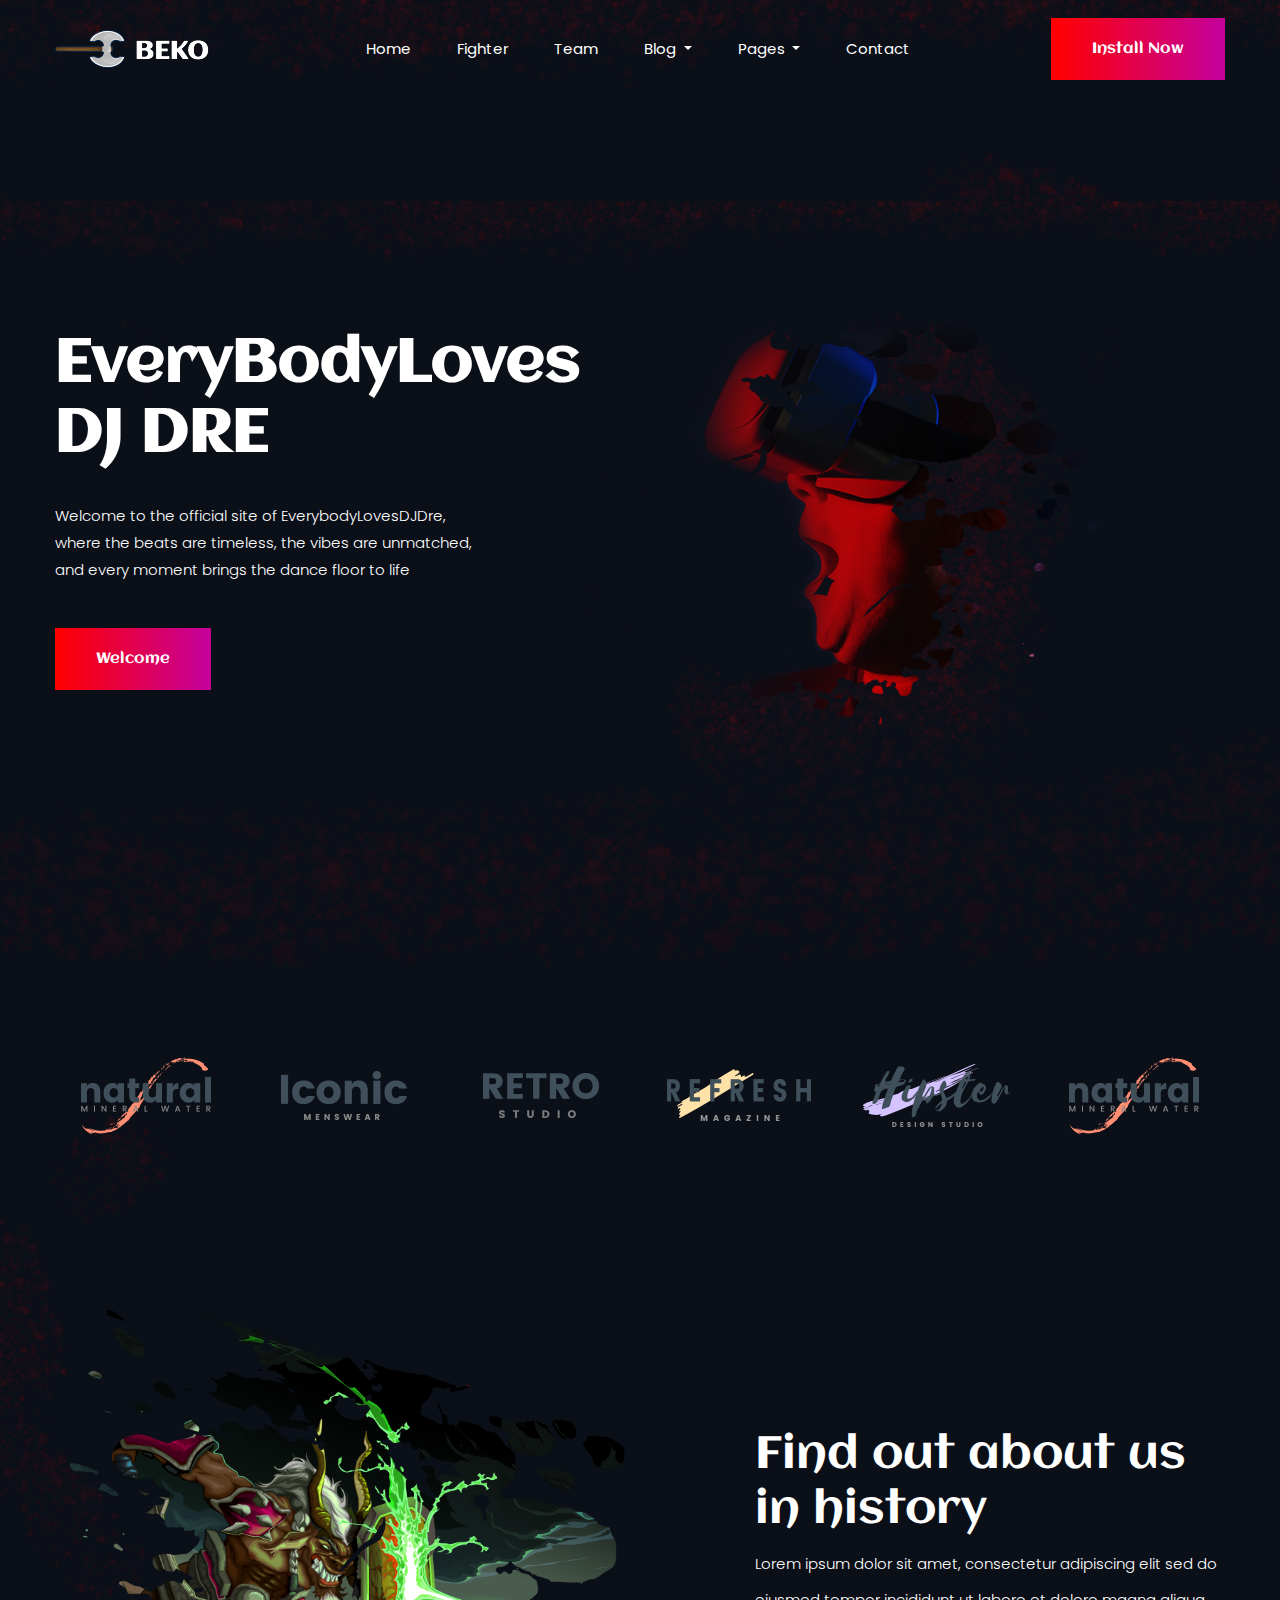
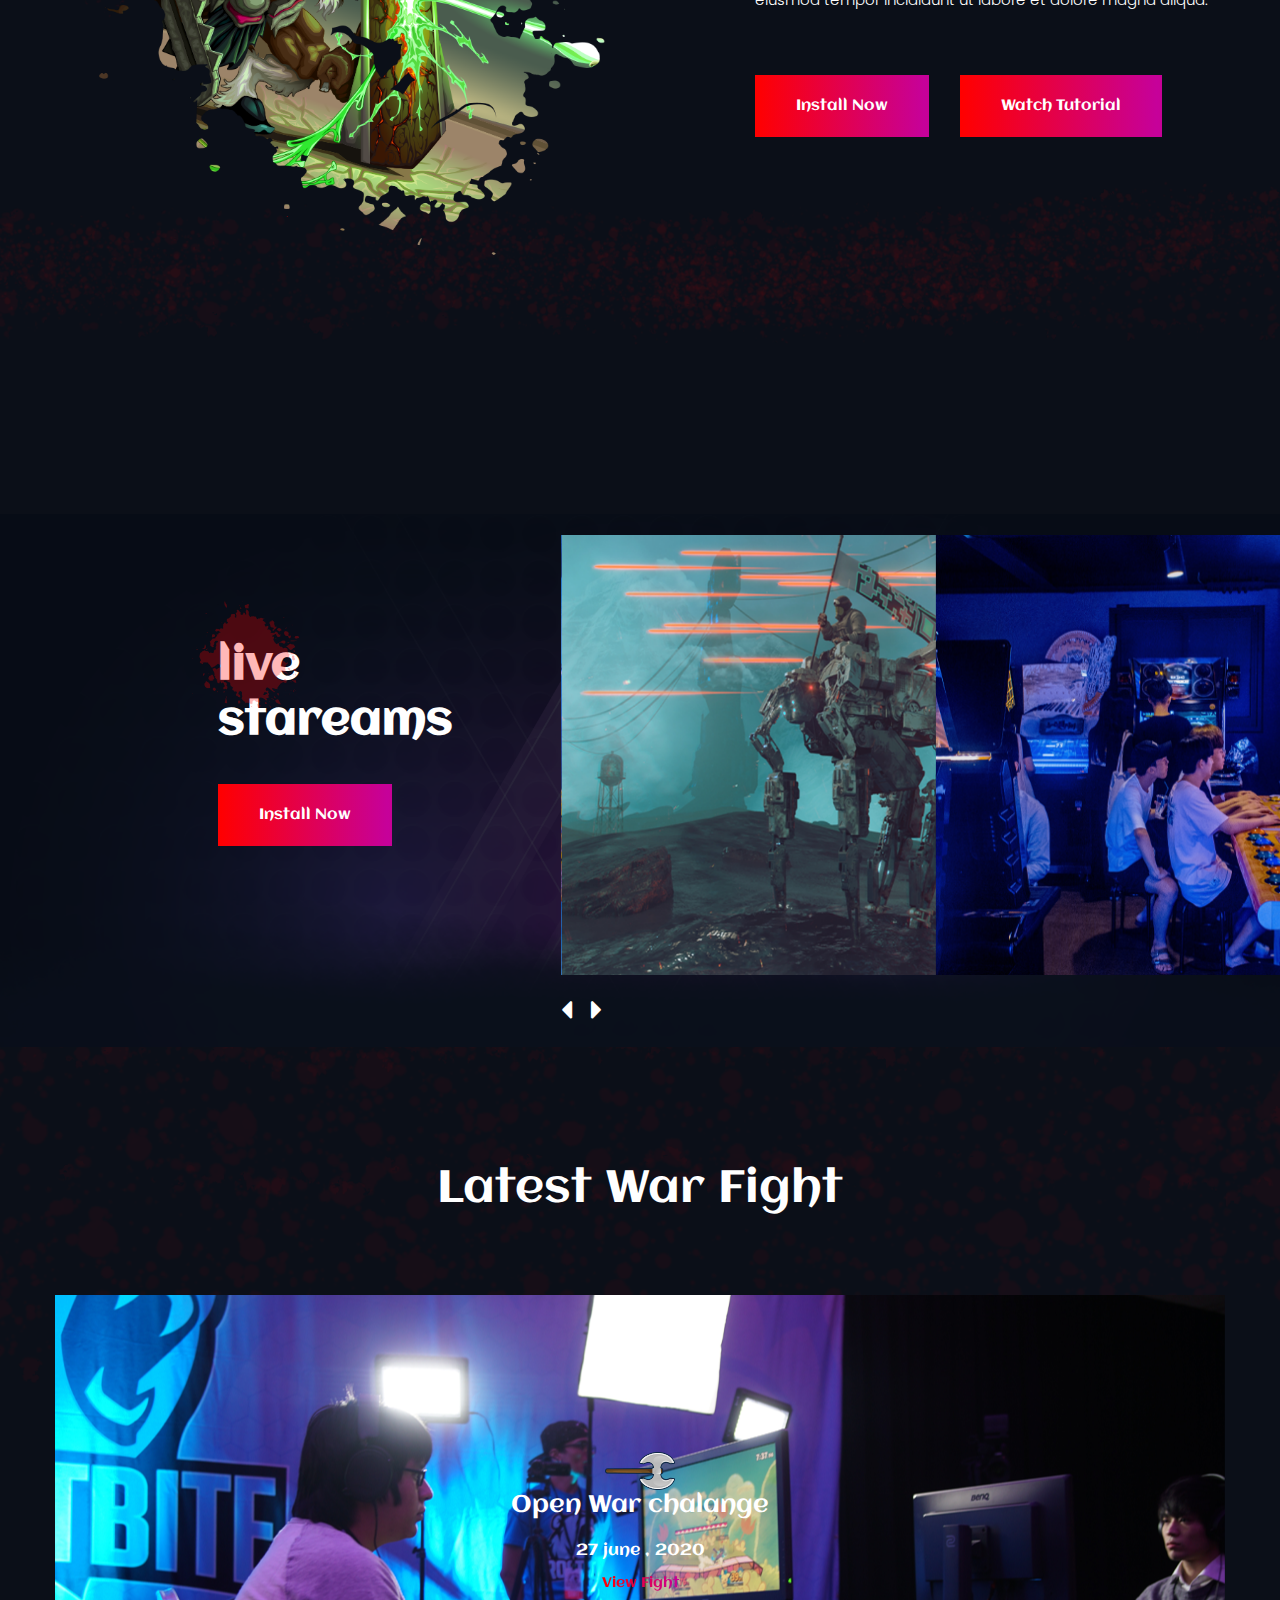
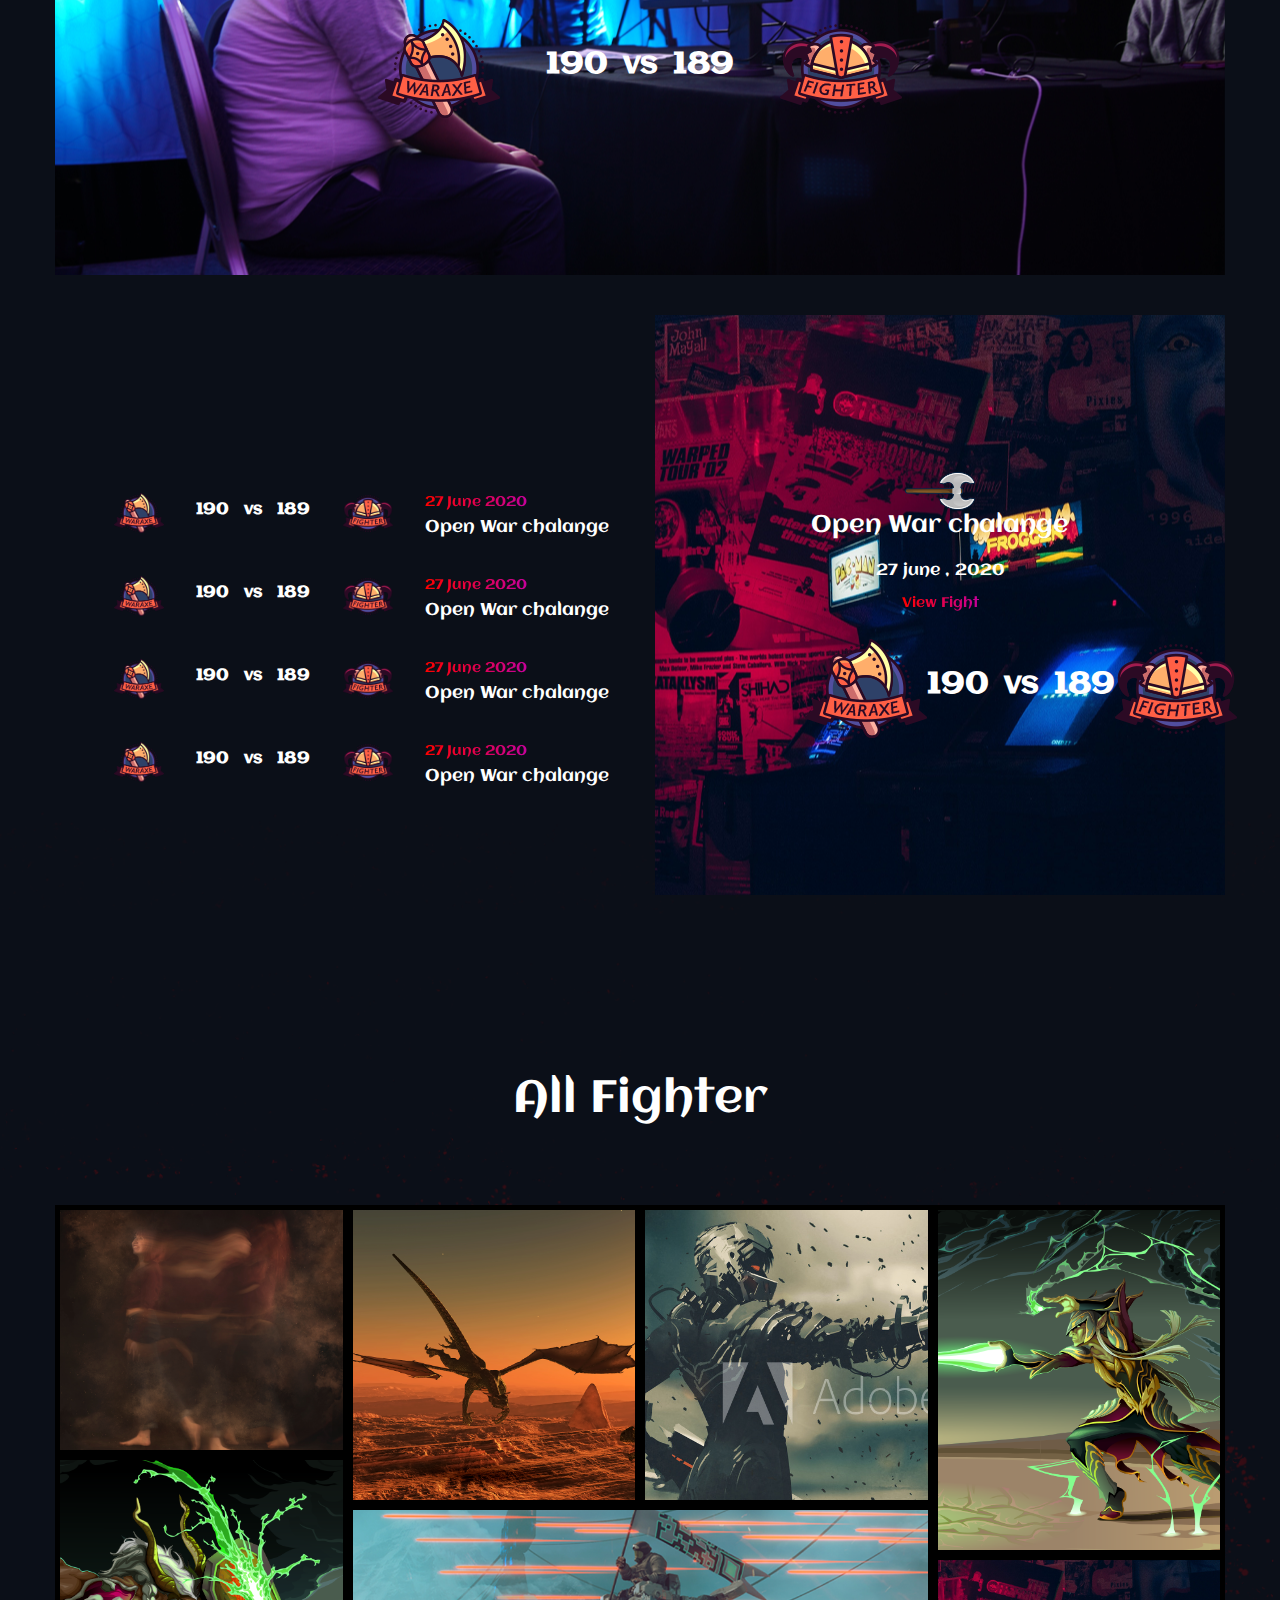
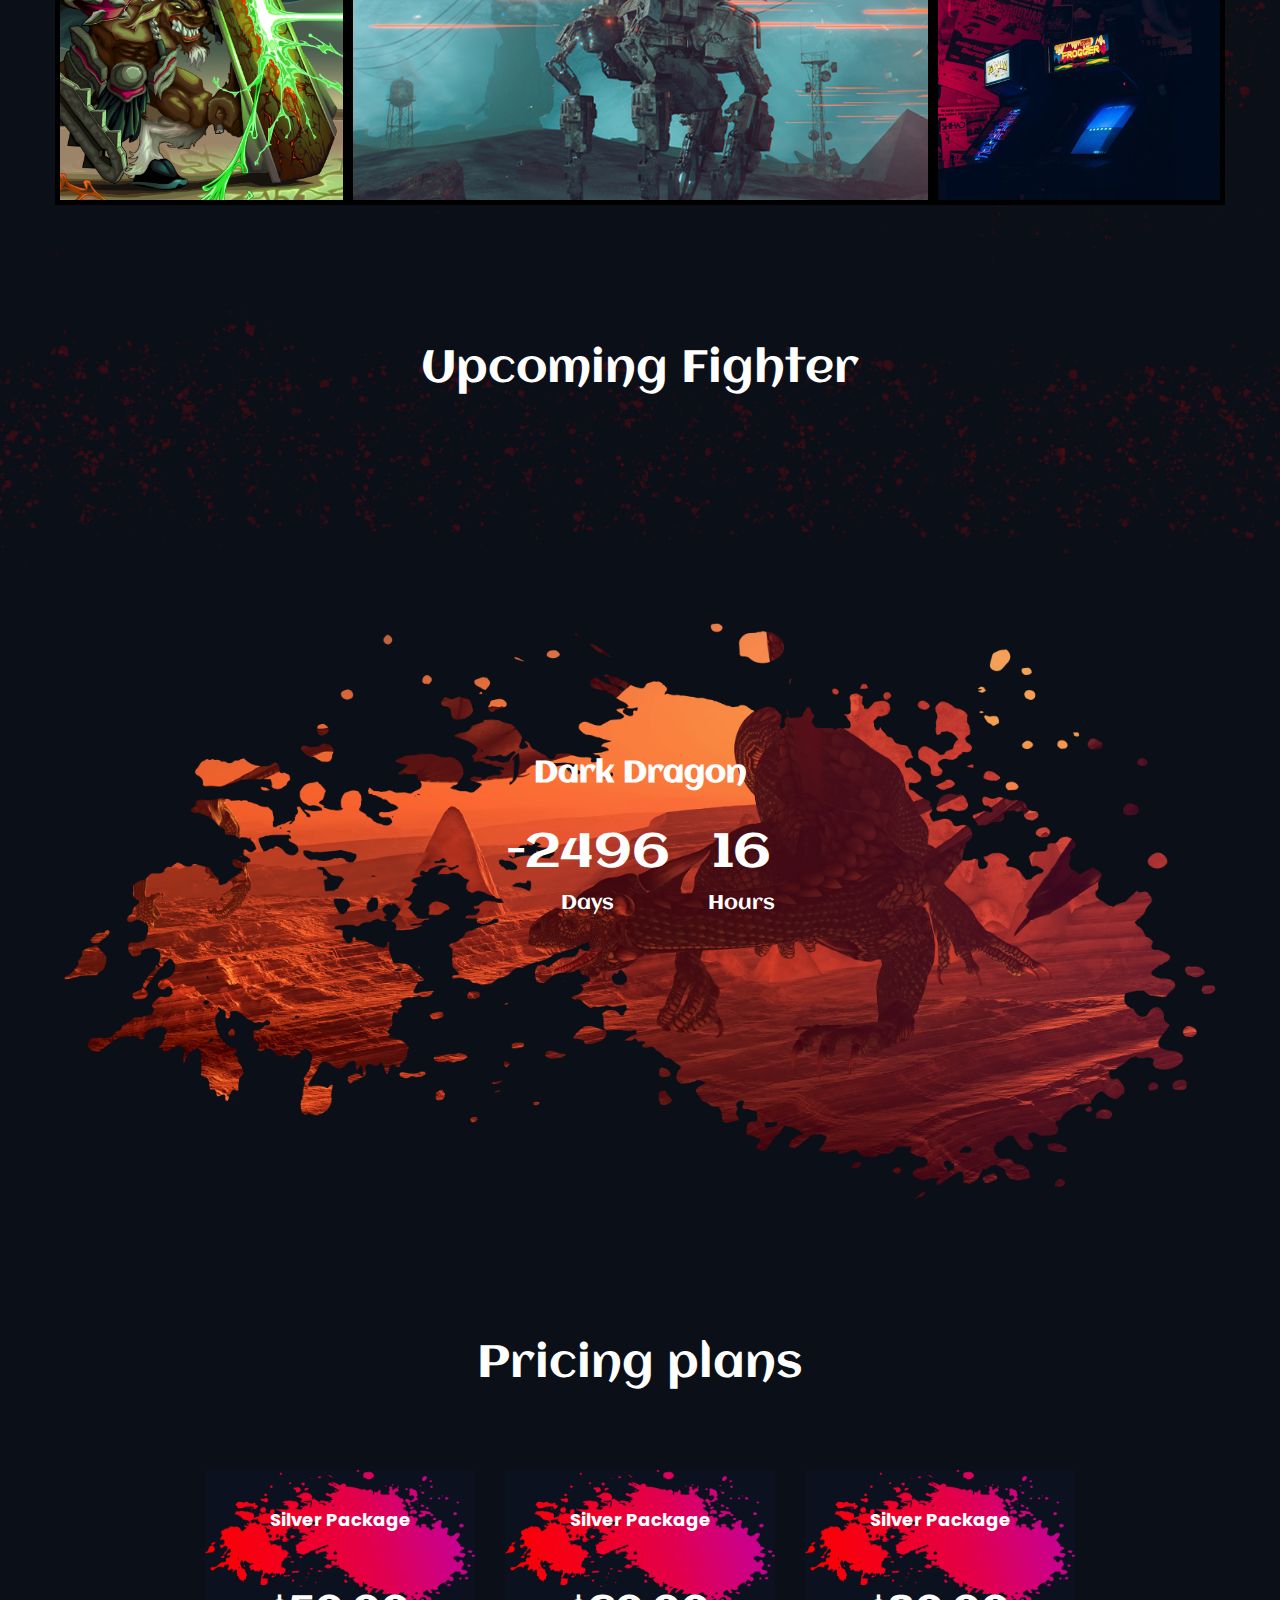
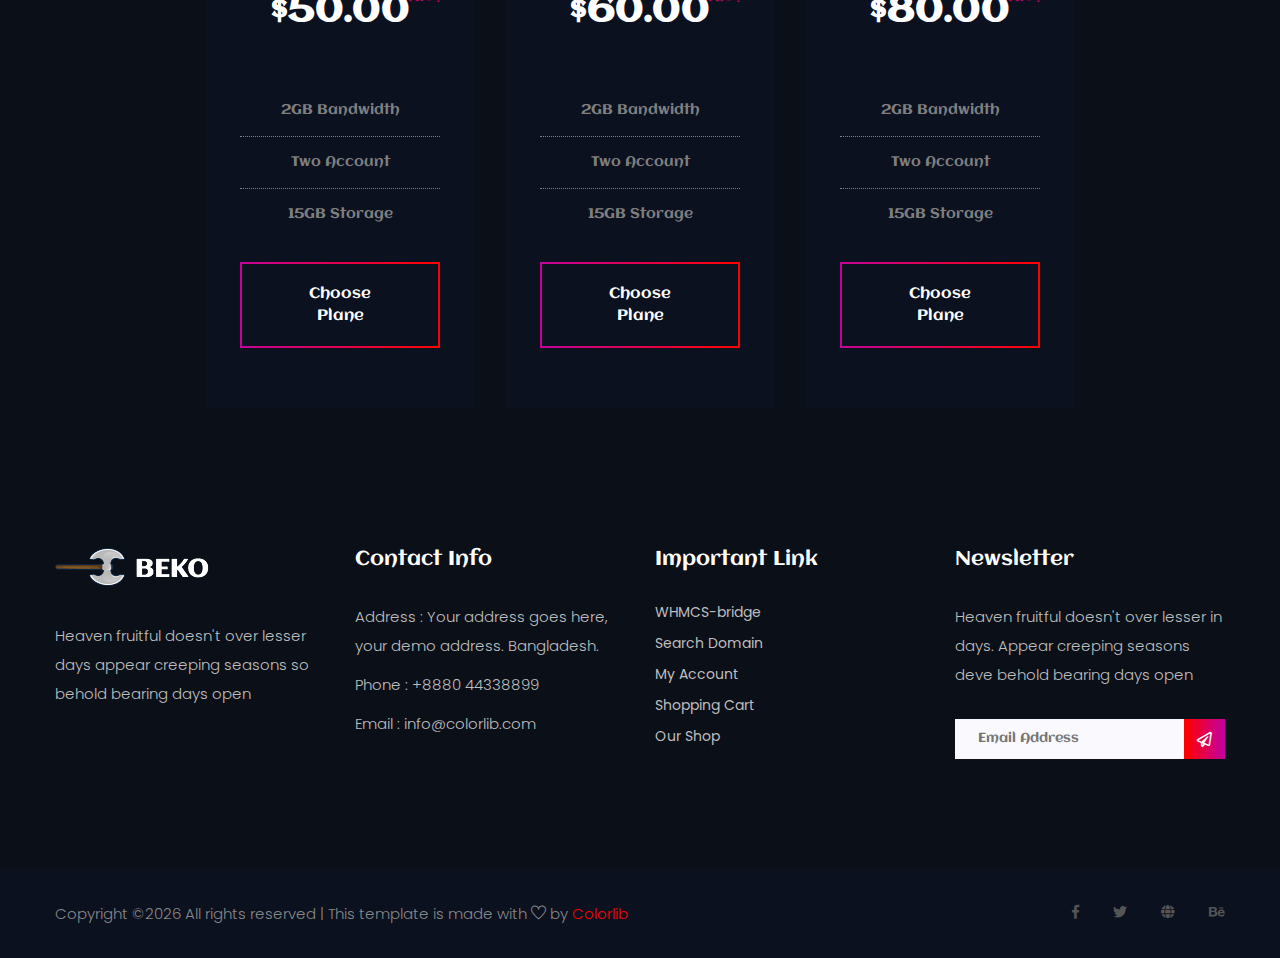
==== index.html @ d12eb7a0 "first attempt" ====
<!doctype html>
<html lang="zxx">

<head>
    <!-- Required meta tags -->
    <meta charset="utf-8">
    <meta name="viewport" content="width=device-width, initial-scale=1, shrink-to-fit=no">
    <title>DjDre</title>
    <link rel="icon" href="img/favicon.png">
    <!-- Bootstrap CSS -->
    <link rel="stylesheet" href="css/bootstrap.min.css">
    <!-- animate CSS -->
    <link rel="stylesheet" href="css/animate.css">
    <!-- owl carousel CSS -->
    <link rel="stylesheet" href="css/owl.carousel.min.css">
    <!-- font awesome CSS -->
    <link rel="stylesheet" href="css/all.css">
    <!-- flaticon CSS -->
    <link rel="stylesheet" href="css/flaticon.css">
    <link rel="stylesheet" href="css/themify-icons.css">
    <!-- font awesome CSS -->
    <link rel="stylesheet" href="css/magnific-popup.css">
    <!-- swiper CSS -->
    <link rel="stylesheet" href="css/slick.css">
    <!-- style CSS -->
    <link rel="stylesheet" href="css/style.css">
</head>

<body>
    <div class="body_bg">
        <!--::header part start::-->
        <header class="main_menu single_page_menu">
            <div class="container">
                <div class="row align-items-center">
                    <div class="col-lg-12">
                        <nav class="navbar navbar-expand-lg navbar-light">
                            <a class="navbar-brand" href="index.html"> <img src="img/logo.png" alt="logo"> </a>
                            <button class="navbar-toggler" type="button" data-toggle="collapse"
                                data-target="#navbarSupportedContent" aria-controls="navbarSupportedContent"
                                aria-expanded="false" aria-label="Toggle navigation">
                                <span class="menu_icon"><i class="fas fa-bars"></i></span>
                            </button>

                            <div class="collapse navbar-collapse main-menu-item" id="navbarSupportedContent">
                                <ul class="navbar-nav">
                                    <li class="nav-item">
                                        <a class="nav-link" href="index.html">Home</a>
                                    </li>
                                    <li class="nav-item">
                                        <a class="nav-link" href="fighter.html">fighter</a>
                                    </li>
                                    <li class="nav-item">
                                        <a class="nav-link" href="team.html">team</a>
                                    </li>
                                    <li class="nav-item dropdown">
                                        <a class="nav-link dropdown-toggle" href="blog.html" id="navbarDropdown"
                                            role="button" data-toggle="dropdown" aria-haspopup="true"
                                            aria-expanded="false">
                                            Blog
                                        </a>
                                        <div class="dropdown-menu" aria-labelledby="navbarDropdown">
                                            <a class="dropdown-item" href="blog.html"> blog</a>
                                            <a class="dropdown-item" href="single-blog.html">Single blog</a>
                                        </div>
                                    </li>
                                    <li class="nav-item dropdown">
                                        <a class="nav-link dropdown-toggle" href="blog.html" id="navbarDropdown1"
                                            role="button" data-toggle="dropdown" aria-haspopup="true"
                                            aria-expanded="false">
                                            pages
                                        </a>
                                        <div class="dropdown-menu" aria-labelledby="navbarDropdown1">
                                            <a class="dropdown-item" href="elements.html">Elements</a>
                                        </div>
                                    </li>
                                    <li class="nav-item">
                                        <a class="nav-link" href="contact.html">Contact</a>
                                    </li>
                                </ul>
                            </div>
                            <a href="#" class="btn_1 d-none d-sm-block">Install Now</a>
                        </nav>
                    </div>
                </div>
            </div>
        </header>
        <!-- Header part end-->

        <!-- banner part start-->
        <section class="banner_part">
            <div class="container">
                <div class="row align-items-center justify-content-between">
                    <div class="col-lg-6 col-md-8">
                        <div class="banner_text">
                            <div class="banner_text_iner">
                                <h1>EveryBodyLoves
                                    DJ DRE</h1>
                                <p>Welcome to the official site of EverybodyLovesDJDre, 
                                   where the beats are timeless, the vibes are unmatched, 
                                   and every moment brings the dance floor to life </p>
                                <a href="#" class="btn_1">Welcome</a>
                            </div>
                        </div>
                    </div>
                </div>
            </div>
        </section>
        <!-- banner part start-->

        <!--::client logo part end::-->
        <section class="client_logo">
            <div class="container">
                <div class="row align-items-center">
                    <div class="col-lg-12">
                        <div class="client_logo_slider owl-carousel d-flex justify-content-between">
                            <div class="single_client_logo">
                                <img src="img/client_logo/client_logo_1.png" alt="">
                            </div>
                            <div class="single_client_logo">
                                <img src="img/client_logo/client_logo_2.png" alt="">
                            </div>
                            <div class="single_client_logo">
                                <img src="img/client_logo/client_logo_3.png" alt="">
                            </div>
                            <div class="single_client_logo">
                                <img src="img/client_logo/client_logo_4.png" alt="">
                            </div>
                            <div class="single_client_logo">
                                <img src="img/client_logo/client_logo_5.png" alt="">
                            </div>
                            <div class="single_client_logo">
                                <img src="img/client_logo/client_logo_1.png" alt="">
                            </div>
                            <div class="single_client_logo">
                                <img src="img/client_logo/client_logo_2.png" alt="">
                            </div>
                        </div>
                    </div>
                </div>
            </div>
        </section>
        <!--::client logo part end::-->

        <!-- about_us part start-->
        <section class="about_us section_padding">
            <div class="container">
                <div class="row align-items-center justify-content-between">
                    <div class="col-md-5 col-lg-6 col-xl-6">
                        <div class="learning_img">
                            <img src="img/about_img.png" alt="">
                        </div>
                    </div>
                    <div class="col-md-7 col-lg-6 col-xl-5">
                        <div class="about_us_text">
                            <h2>Find out about us in history</h2>
                            <p>Lorem ipsum dolor sit amet, consectetur adipiscing
                                elit sed do eiusmod tempor incididunt ut labore et
                                dolore magna aliqua. </p>
                            <a href="#" class="btn_1">Install Now</a>
                            <a href="#" class="btn_1">Watch Tutorial</a>
                        </div>
                    </div>
                </div>
            </div>
        </section>
        <!-- about_us part end-->

        <!--::about_us part start::-->
        <section class="live_stareams padding_bottom">
            <div class="container-fluid">
                <div class="row align-items-center justify-content-between">
                    <div class="col-md-2 offset-lg-2 offset-sm-1">
                        <div class="live_stareams_text">
                            <h2>live <br> stareams</h2>
                            <div class="btn_1">install now</div>
                        </div>
                    </div>
                    <div class="col-md-7 offset-sm-1">
                        <div class="live_stareams_slide owl-carousel">
                            <div class="live_stareams_slide_img">
                                <img src="img/live_streams_1.png" alt="">
                                <div class="extends_video">
                                    <a id="play-video_1" class="video-play-button popup-youtube"
                                        href="https://www.youtube.com/watch?v=pBFQdxA-apI">
                                        <span class="fas fa-play"></span>
                                    </a>
                                </div>
                            </div>
                            <div class="live_stareams_slide_img">
                                <img src="img/live_streams_2.png" alt="">
                                <div class="extends_video">
                                    <a id="play-video_1" class="video-play-button popup-youtube"
                                        href="https://www.youtube.com/watch?v=pBFQdxA-apI">
                                        <span class="fas fa-play"></span>
                                    </a>
                                </div>
                            </div>
                            <div class="live_stareams_slide_img">
                                <img src="img/live_streams_1.png" alt="">
                                <div class="extends_video">
                                    <a id="play-video_1" class="video-play-button popup-youtube"
                                        href="https://www.youtube.com/watch?v=pBFQdxA-apI">
                                        <span class="fas fa-play"></span>
                                    </a>
                                </div>
                            </div>
                            <div class="live_stareams_slide_img">
                                <img src="img/live_streams_2.png" alt="">
                                <div class="extends_video">
                                    <a id="play-video_1" class="video-play-button popup-youtube"
                                        href="https://www.youtube.com/watch?v=pBFQdxA-apI">
                                        <span class="fas fa-play"></span>
                                    </a>
                                </div>
                            </div>
                            <div class="live_stareams_slide_img">
                                <img src="img/live_streams_1.png" alt="">
                                <div class="extends_video">
                                    <a id="play-video_1" class="video-play-button popup-youtube"
                                        href="https://www.youtube.com/watch?v=pBFQdxA-apI">
                                        <span class="fas fa-play"></span>
                                    </a>
                                </div>
                            </div>
                            <div class="live_stareams_slide_img">
                                <img src="img/live_streams_2.png" alt="">
                                <div class="extends_video">
                                    <a id="play-video_1" class="video-play-button popup-youtube"
                                        href="https://www.youtube.com/watch?v=pBFQdxA-apI">
                                        <span class="fas fa-play"></span>
                                    </a>
                                </div>
                            </div>
                            <div class="live_stareams_slide_img">
                                <img src="img/live_streams_1.png" alt="">
                                <div class="extends_video">
                                    <a id="play-video_1" class="video-play-button popup-youtube"
                                        href="https://www.youtube.com/watch?v=pBFQdxA-apI">
                                        <span class="fas fa-play"></span>
                                    </a>
                                </div>
                            </div>
                            <div class="live_stareams_slide_img">
                                <img src="img/live_streams_2.png" alt="">
                                <div class="extends_video">
                                    <a id="play-video_1" class="video-play-button popup-youtube"
                                        href="https://www.youtube.com/watch?v=pBFQdxA-apI">
                                        <span class="fas fa-play"></span>
                                    </a>
                                </div>
                            </div>
                        </div>
                    </div>
                </div>
            </div>
        </section>
        <!--::about_us part end::-->

        <!-- use sasu part end-->
        <section class="Latest_War">
            <div class="container">
                <div class="row justify-content-center">
                    <div class="col-lg-8">
                        <div class="section_tittle text-center">
                            <h2>Latest War Fight</h2>
                        </div>
                    </div>
                </div>
                <div class="row justify-content-center align-items-center">
                    <div class="col-lg-12">
                        <div class="Latest_War_text">
                            <div class="row justify-content-center align-items-center h-100">
                                <div class="col-lg-6">
                                    <div class="single_war_text text-center">
                                        <img src="img/favicon.png" alt="">
                                        <h4>Open War chalange</h4>
                                        <p>27 june , 2020</p>
                                        <a href="#">view fight</a>
                                        <div class="war_text_item d-flex justify-content-around align-items-center">
                                            <img src="img/war_logo_1.png" alt="">
                                            <h2>190<span>vs</span>189</h2>
                                            <img src="img/war_logo_2.png" alt="">
                                        </div>

                                    </div>
                                </div>
                            </div>
                            <a href="#" class="btn_2">Watch Tutorial</a>
                        </div>
                    </div>
                    <div class="col-lg-6">
                        <div class="latest_war_list">
                            <div class="single_war_text">
                                <div class="war_text_item d-flex justify-content-around align-items-center">
                                    <img src="img/war_logo_1.png" alt="">
                                    <h2>190<span>vs</span>189</h2>
                                    <img src="img/war_logo_2.png" alt="">
                                    <div class="war_date">
                                        <a href="#">27 june 2020</a>
                                        <p>Open War chalange</p>
                                    </div>
                                </div>
                            </div>
                            <div class="single_war_text">
                                <div class="war_text_item d-flex justify-content-around align-items-center">
                                    <img src="img/war_logo_1.png" alt="">
                                    <h2>190<span>vs</span>189</h2>
                                    <img src="img/war_logo_2.png" alt="">
                                    <div class="war_date">
                                        <a href="#">27 june 2020</a>
                                        <p>Open War chalange</p>
                                    </div>
                                </div>
                            </div>
                            <div class="single_war_text">
                                <div class="war_text_item d-flex justify-content-around align-items-center">
                                    <img src="img/war_logo_1.png" alt="">
                                    <h2>190<span>vs</span>189</h2>
                                    <img src="img/war_logo_2.png" alt="">
                                    <div class="war_date">
                                        <a href="#">27 june 2020</a>
                                        <p>Open War chalange</p>
                                    </div>
                                </div>
                            </div>
                            <div class="single_war_text">
                                <div class="war_text_item d-flex justify-content-around align-items-center">
                                    <img src="img/war_logo_1.png" alt="">
                                    <h2>190<span>vs</span>189</h2>
                                    <img src="img/war_logo_2.png" alt="">
                                    <div class="war_date">
                                        <a href="#">27 june 2020</a>
                                        <p>Open War chalange</p>
                                    </div>
                                </div>
                            </div>
                        </div>
                    </div>
                    <div class="col-lg-6">
                        <div class="Latest_War_text Latest_War_bg_1">
                            <div class="row justify-content-center align-items-center h-100">
                                <div class="col-lg-6">
                                    <div class="single_war_text text-center">
                                        <img src="img/favicon.png" alt="">
                                        <h4>Open War chalange</h4>
                                        <p>27 june , 2020</p>
                                        <a href="#">view fight</a>
                                        <div class="war_text_item d-flex justify-content-around align-items-center">
                                            <img src="img/war_logo_1.png" alt="">
                                            <h2>190<span>vs</span>189</h2>
                                            <img src="img/war_logo_2.png" alt="">
                                        </div>
                                    </div>
                                </div>
                            </div>
                            <a href="#" class="btn_2">Watch Tutorial</a>
                        </div>
                    </div>
                </div>
            </div>
        </section>
        <!-- use sasu part end-->

        <!-- gallery_part part start-->
        <section class="gallery_part section_padding">
            <div class="container">
                <div class="row justify-content-center">
                    <div class="col-xl-5">
                        <div class="section_tittle text-center">
                            <h2>All Fighter</h2>
                        </div>
                    </div>
                </div>
                <div class="row">
                    <div class="col-xl-12">
                        <div class="gallery_part_item">
                            <div class="grid">
                                <div class="grid-sizer"></div>
                                <a href="img/gallery/gallery_item_1.png"
                                    class="grid-item bg_img img-gal grid-item--height-1"
                                    style="background-image: url('img/gallery/gallery_item_1.png')">
                                    <div class="single_gallery_item">
                                        <div class="single_gallery_item_iner">
                                            <div class="gallery_item_text">
                                                <i class="ti-zoom-in"></i>
                                            </div>
                                        </div>
                                    </div>
                                </a>
                                <a href="img/gallery/gallery_item_2.png" class="grid-item bg_img img-gal"
                                    style="background-image: url('img/gallery/gallery_item_2.png')">
                                    <div class="single_gallery_item">
                                        <div class="single_gallery_item_iner">
                                            <div class="gallery_item_text">
                                                <i class="ti-zoom-in"></i>
                                            </div>
                                        </div>
                                    </div>
                                </a>
                                <a href="img/gallery/gallery_item_3.png" class="grid-item bg_img img-gal"
                                    style="background-image: url('img/gallery/gallery_item_3.png')">
                                    <div class="single_gallery_item">
                                        <div class="single_gallery_item_iner">
                                            <div class="gallery_item_text">
                                                <i class="ti-zoom-in"></i>
                                            </div>
                                        </div>
                                    </div>
                                </a>
                                <a href="img/gallery/gallery_item_5.png"
                                    class="grid-item bg_img img-gal grid-item--height-2"
                                    style="background-image: url('img/gallery/gallery_item_5.png')">
                                    <div class="single_gallery_item">
                                        <div class="single_gallery_item_iner">
                                            <div class="gallery_item_text">
                                                <i class="ti-zoom-in"></i>
                                            </div>
                                        </div>
                                    </div>
                                </a>
                                <a href="img/gallery/gallery_item_7.png"
                                    class="grid-item bg_img img-gal grid-item--height-2"
                                    style="background-image: url('img/gallery/gallery_item_7.png')">
                                    <div class="single_gallery_item">
                                        <div class="single_gallery_item_iner">
                                            <div class="gallery_item_text">
                                                <i class="ti-zoom-in"></i>
                                            </div>
                                        </div>
                                    </div>
                                </a>
                                <a href="img/gallery/gallery_item_6.png"
                                    class="grid-item bg_img img-gal grid-item--width-1"
                                    style="background-image: url('img/gallery/gallery_item_6.png')">
                                    <div class="single_gallery_item">
                                        <div class="single_gallery_item_iner">
                                            <div class="gallery_item_text">
                                                <i class="ti-zoom-in"></i>
                                            </div>
                                        </div>
                                    </div>
                                </a>
                                <a href="img/gallery/gallery_item_4.png"
                                    class="grid-item bg_img img-gal sm_weight  grid-item--height-1"
                                    style="background-image: url('img/gallery/gallery_item_4.png')">
                                    <div class="single_gallery_item">
                                        <div class="single_gallery_item_iner">
                                            <div class="gallery_item_text">
                                                <i class="ti-zoom-in"></i>
                                            </div>
                                        </div>
                                    </div>
                                </a>
                            </div>
                        </div>
                    </div>
                </div>
            </div>
        </section>
        <!-- gallery_part part end-->

        <!-- use sasu part end-->
        <section class="upcomming_war">
            <div class="container">
                <div class="row justify-content-center">
                    <div class="col-lg-8">
                        <div class="section_tittle text-center">
                            <h2>Upcoming Fighter</h2>
                        </div>
                    </div>
                </div>
                <div class="upcomming_war_iner">
                    <div class="row justify-content-center align-items-center h-100">
                        <div class="col-10 col-sm-5 col-lg-3">
                            <div class="upcomming_war_counter text-center">
                                <h2>Dark Dragon</h2>
                                <div id="timer" class="d-flex justify-content-between">
                                    <div id="days"></div>
                                    <div id="hours"></div>
                                </div>
                            </div>
                        </div>
                    </div>
                </div>
            </div>
        </section>
        <!-- use sasu part end-->

        <!-- pricing part start-->
        <section class="pricing_part padding_top">
            <div class="container">
                <div class="row justify-content-center">
                    <div class="col-lg-6">
                        <div class="section_tittle text-center">
                            <h2>Pricing plans</h2>
                        </div>
                    </div>
                </div>
                <div class="row justify-content-center">
                    <div class="col-lg-3 col-sm-6">
                        <div class="single_pricing_part">
                            <p>Silver Package</p>
                            <h3>$50.00</h3>
                            <ul>
                                <li>2GB Bandwidth</li>
                                <li>Two Account</li>
                                <li>15GB Storage</li>
                            </ul>
                            <a href="#" class="btn_2">Choose Plane</a>
                        </div>
                    </div>
                    <div class="col-lg-3 col-sm-6">
                        <div class="single_pricing_part">
                            <p>Silver Package</p>
                            <h3>$60.00</h3>
                            <ul>
                                <li>2GB Bandwidth</li>
                                <li>Two Account</li>
                                <li>15GB Storage</li>
                            </ul>
                            <a href="#" class="btn_2">Choose Plane</a>
                        </div>
                    </div>
                    <div class="col-lg-3 col-sm-6">
                        <div class="single_pricing_part">
                            <p>Silver Package</p>
                            <h3>$80.00</h3>
                            <ul>
                                <li>2GB Bandwidth</li>
                                <li>Two Account</li>
                                <li>15GB Storage</li>
                            </ul>
                            <a href="#" class="btn_2">Choose Plane</a>
                        </div>
                    </div>
                </div>
            </div>
        </section>
        <!-- pricing part end-->

        <!--::footer_part start::-->
        <footer class="footer_part">
            <div class="footer_top">
                <div class="container">
                    <div class="row">
                        <div class="col-sm-6 col-lg-3">
                            <div class="single_footer_part">
                                <a href="index.html" class="footer_logo_iner"> <img src="img/logo.png" alt="#"> </a>
                                <p>Heaven fruitful doesn't over lesser days appear creeping seasons so behold bearing
                                    days
                                    open
                                </p>
                            </div>
                        </div>
                        <div class="col-sm-6 col-lg-3">
                            <div class="single_footer_part">
                                <h4>Contact Info</h4>
                                <p>Address : Your address goes
                                    here, your demo address.
                                    Bangladesh.</p>
                                <p>Phone : +8880 44338899</p>
                                <p>Email : info@colorlib.com</p>
                            </div>
                        </div>
                        <div class="col-sm-6 col-lg-3">
                            <div class="single_footer_part">
                                <h4>Important Link</h4>
                                <ul class="list-unstyled">
                                    <li><a href=""> WHMCS-bridge</a></li>
                                    <li><a href="">Search Domain</a></li>
                                    <li><a href="">My Account</a></li>
                                    <li><a href="">Shopping Cart</a></li>
                                    <li><a href="">Our Shop</a></li>
                                </ul>
                            </div>
                        </div>
                        <div class="col-sm-6 col-lg-3">
                            <div class="single_footer_part">
                                <h4>Newsletter</h4>
                                <p>Heaven fruitful doesn't over lesser in days. Appear creeping seasons deve behold
                                    bearing
                                    days
                                    open
                                </p>
                                <div id="mc_embed_signup">
                                    <form target="_blank"
                                        action="https://spondonit.us12.list-manage.com/subscribe/post?u=1462626880ade1ac87bd9c93a&amp;id=92a4423d01"
                                        method="get" class="subscribe_form relative mail_part">
                                        <input type="email" name="email" id="newsletter-form-email"
                                            placeholder="Email Address" class="placeholder hide-on-focus"
                                            onfocus="this.placeholder = ''"
                                            onblur="this.placeholder = ' Email Address '">
                                        <button type="submit" name="submit" id="newsletter-submit"
                                            class="email_icon newsletter-submit button-contactForm"><i
                                                class="far fa-paper-plane"></i></button>
                                        <div class="mt-10 info"></div>
                                    </form>
                                </div>
                            </div>
                        </div>
                    </div>
                </div>
            </div>
            <div class="copygight_text">
                <div class="container">
                    <div class="row align-items-center">
                        <div class="col-lg-8">
                            <div class="copyright_text">
                                <P><!-- Link back to Colorlib can't be removed. Template is licensed under CC BY 3.0. -->
Copyright &copy;<script>document.write(new Date().getFullYear());</script> All rights reserved | This template is made with <i class="ti-heart" aria-hidden="true"></i> by <a href="https://colorlib.com" target="_blank">Colorlib</a>
<!-- Link back to Colorlib can't be removed. Template is licensed under CC BY 3.0. --></P>
                            </div>
                        </div>
                        <div class="col-lg-4">
                            <div class="footer_icon social_icon">
                                <ul class="list-unstyled">
                                    <li><a href="#" class="single_social_icon"><i class="fab fa-facebook-f"></i></a>
                                    </li>
                                    <li><a href="#" class="single_social_icon"><i class="fab fa-twitter"></i></a></li>
                                    <li><a href="#" class="single_social_icon"><i class="fas fa-globe"></i></a></li>
                                    <li><a href="#" class="single_social_icon"><i class="fab fa-behance"></i></a></li>
                                </ul>
                            </div>
                        </div>
                    </div>
                </div>
            </div>
        </footer>
        <!--::footer_part end::-->
    </div>


    <!-- jquery plugins here-->
    <script src="js/jquery-1.12.1.min.js"></script>
    <!-- popper js -->
    <script src="js/popper.min.js"></script>
    <!-- bootstrap js -->
    <script src="js/bootstrap.min.js"></script>
    <!-- easing js -->
    <script src="js/jquery.magnific-popup.js"></script>
    <!-- swiper js -->
    <script src="js/swiper.min.js"></script>
    <!-- swiper js -->
    <script src="js/masonry.pkgd.js"></script>
    <!-- particles js -->
    <script src="js/owl.carousel.min.js"></script>
    <script src="js/jquery.nice-select.min.js"></script>
    <!-- slick js -->
    <script src="js/slick.min.js"></script>
    <script src="js/jquery.counterup.min.js"></script>
    <script src="js/waypoints.min.js"></script>
    <script src="js/contact.js"></script>
    <script src="js/jquery.ajaxchimp.min.js"></script>
    <script src="js/jquery.form.js"></script>
    <script src="js/jquery.validate.min.js"></script>
    <script src="js/mail-script.js"></script>
    <!-- custom js -->
    <script src="js/custom.js"></script>
</body>

</html>
---- css/flaticon.css ----
/*
  	Flaticon icon font: Flaticon
  	Creation date: 13/06/2019 05:10
  	*/

@font-face {
  font-family: "Flaticon";
  src: url("../fonts/Flaticon.eot");
  src: url("../fonts/Flaticon.eot?#iefix") format("embedded-opentype"),
       url("../fonts/Flaticon.woff2") format("woff2"),
       url("../fonts/Flaticon.woff") format("woff"),
       url("../fonts/Flaticon.ttf") format("truetype"),
       url("../fonts/Flaticon.svg#Flaticon") format("svg");
  font-weight: normal;
  font-style: normal;
}

@media screen and (-webkit-min-device-pixel-ratio:0) {
  @font-face {
    font-family: "Flaticon";
    src: url("./Flaticon.svg#Flaticon") format("svg");
  }
}

[class^="flaticon-"]:before, [class*=" flaticon-"]:before,
[class^="flaticon-"]:after, [class*=" flaticon-"]:after {   
  font-family: Flaticon;
        font-size: 20px;
font-style: normal;
}

.flaticon-right-arrow:before { content: "\f100"; }
---- css/themify-icons.css ----
@font-face {
	font-family: 'themify';
	src:url('../fonts/themify.eot?-fvbane');
	src:url('../fonts/themify.eot?#iefix-fvbane') format('embedded-opentype'),
		url('../fonts/themify.woff?-fvbane') format('woff'),
		url('../fonts/themify.ttf?-fvbane') format('truetype'),
		url('../fonts/themify.svg?-fvbane#themify') format('svg');
	font-weight: normal;
	font-style: normal;
}

[class^="ti-"], [class*=" ti-"] {
	font-family: 'themify';
	speak: none;
	font-style: normal;
	font-weight: normal;
	font-variant: normal;
	text-transform: none;
	line-height: 1;

	/* Better Font Rendering =========== */
	-webkit-font-smoothing: antialiased;
	-moz-osx-font-smoothing: grayscale;
}

.ti-wand:before {
	content: "\e600";
}
.ti-volume:before {
	content: "\e601";
}
.ti-user:before {
	content: "\e602";
}
.ti-unlock:before {
	content: "\e603";
}
.ti-unlink:before {
	content: "\e604";
}
.ti-trash:before {
	content: "\e605";
}
.ti-thought:before {
	content: "\e606";
}
.ti-target:before {
	content: "\e607";
}
.ti-tag:before {
	content: "\e608";
}
.ti-tablet:before {
	content: "\e609";
}
.ti-star:before {
	content: "\e60a";
}
.ti-spray:before {
	content: "\e60b";
}
.ti-signal:before {
	content: "\e60c";
}
.ti-shopping-cart:before {
	content: "\e60d";
}
.ti-shopping-cart-full:before {
	content: "\e60e";
}
.ti-settings:before {
	content: "\e60f";
}
.ti-search:before {
	content: "\e610";
}
.ti-zoom-in:before {
	content: "\e611";
}
.ti-zoom-out:before {
	content: "\e612";
}
.ti-cut:before {
	content: "\e613";
}
.ti-ruler:before {
	content: "\e614";
}
.ti-ruler-pencil:before {
	content: "\e615";
}
.ti-ruler-alt:before {
	content: "\e616";
}
.ti-bookmark:before {
	content: "\e617";
}
.ti-bookmark-alt:before {
	content: "\e618";
}
.ti-reload:before {
	content: "\e619";
}
.ti-plus:before {
	content: "\e61a";
}
.ti-pin:before {
	content: "\e61b";
}
.ti-pencil:before {
	content: "\e61c";
}
.ti-pencil-alt:before {
	content: "\e61d";
}
.ti-paint-roller:before {
	content: "\e61e";
}
.ti-paint-bucket:before {
	content: "\e61f";
}
.ti-na:before {
	content: "\e620";
}
.ti-mobile:before {
	content: "\e621";
}
.ti-minus:before {
	content: "\e622";
}
.ti-medall:before {
	content: "\e623";
}
.ti-medall-alt:before {
	content: "\e624";
}
.ti-marker:before {
	content: "\e625";
}
.ti-marker-alt:before {
	content: "\e626";
}
.ti-arrow-up:before {
	content: "\e627";
}
.ti-arrow-right:before {
	content: "\e628";
}
.ti-arrow-left:before {
	content: "\e629";
}
.ti-arrow-down:before {
	content: "\e62a";
}
.ti-lock:before {
	content: "\e62b";
}
.ti-location-arrow:before {
	content: "\e62c";
}
.ti-link:before {
	content: "\e62d";
}
.ti-layout:before {
	content: "\e62e";
}
.ti-layers:before {
	content: "\e62f";
}
.ti-layers-alt:before {
	content: "\e630";
}
.ti-key:before {
	content: "\e631";
}
.ti-import:before {
	content: "\e632";
}
.ti-image:before {
	content: "\e633";
}
.ti-heart:before {
	content: "\e634";
}
.ti-heart-broken:before {
	content: "\e635";
}
.ti-hand-stop:before {
	content: "\e636";
}
.ti-hand-open:before {
	content: "\e637";
}
.ti-hand-drag:before {
	content: "\e638";
}
.ti-folder:before {
	content: "\e639";
}
.ti-flag:before {
	content: "\e63a";
}
.ti-flag-alt:before {
	content: "\e63b";
}
.ti-flag-alt-2:before {
	content: "\e63c";
}
.ti-eye:before {
	content: "\e63d";
}
.ti-export:before {
	content: "\e63e";
}
.ti-exchange-vertical:before {
	content: "\e63f";
}
.ti-desktop:before {
	content: "\e640";
}
.ti-cup:before {
	content: "\e641";
}
.ti-crown:before {
	content: "\e642";
}
.ti-comments:before {
	content: "\e643";
}
.ti-comment:before {
	content: "\e644";
}
.ti-comment-alt:before {
	content: "\e645";
}
.ti-close:before {
	content: "\e646";
}
.ti-clip:before {
	content: "\e647";
}
.ti-angle-up:before {
	content: "\e648";
}
.ti-angle-right:before {
	content: "\e649";
}
.ti-angle-left:before {
	content: "\e64a";
}
.ti-angle-down:before {
	content: "\e64b";
}
.ti-check:before {
	content: "\e64c";
}
.ti-check-box:before {
	content: "\e64d";
}
.ti-camera:before {
	content: "\e64e";
}
.ti-announcement:before {
	content: "\e64f";
}
.ti-brush:before {
	content: "\e650";
}
.ti-briefcase:before {
	content: "\e651";
}
.ti-bolt:before {
	content: "\e652";
}
.ti-bolt-alt:before {
	content: "\e653";
}
.ti-blackboard:before {
	content: "\e654";
}
.ti-bag:before {
	content: "\e655";
}
.ti-move:before {
	content: "\e656";
}
.ti-arrows-vertical:before {
	content: "\e657";
}
.ti-arrows-horizontal:before {
	content: "\e658";
}
.ti-fullscreen:before {
	content: "\e659";
}
.ti-arrow-top-right:before {
	content: "\e65a";
}
.ti-arrow-top-left:before {
	content: "\e65b";
}
.ti-arrow-circle-up:before {
	content: "\e65c";
}
.ti-arrow-circle-right:before {
	content: "\e65d";
}
.ti-arrow-circle-left:before {
	content: "\e65e";
}
.ti-arrow-circle-down:before {
	content: "\e65f";
}
.ti-angle-double-up:before {
	content: "\e660";
}
.ti-angle-double-right:before {
	content: "\e661";
}
.ti-angle-double-left:before {
	content: "\e662";
}
.ti-angle-double-down:before {
	content: "\e663";
}
.ti-zip:before {
	content: "\e664";
}
.ti-world:before {
	content: "\e665";
}
.ti-wheelchair:before {
	content: "\e666";
}
.ti-view-list:before {
	content: "\e667";
}
.ti-view-list-alt:before {
	content: "\e668";
}
.ti-view-grid:before {
	content: "\e669";
}
.ti-uppercase:before {
	content: "\e66a";
}
.ti-upload:before {
	content: "\e66b";
}
.ti-underline:before {
	content: "\e66c";
}
.ti-truck:before {
	content: "\e66d";
}
.ti-timer:before {
	content: "\e66e";
}
.ti-ticket:before {
	content: "\e66f";
}
.ti-thumb-up:before {
	content: "\e670";
}
.ti-thumb-down:before {
	content: "\e671";
}
.ti-text:before {
	content: "\e672";
}
.ti-stats-up:before {
	content: "\e673";
}
.ti-stats-down:before {
	content: "\e674";
}
.ti-split-v:before {
	content: "\e675";
}
.ti-split-h:before {
	content: "\e676";
}
.ti-smallcap:before {
	content: "\e677";
}
.ti-shine:before {
	content: "\e678";
}
.ti-shift-right:before {
	content: "\e679";
}
.ti-shift-left:before {
	content: "\e67a";
}
.ti-shield:before {
	content: "\e67b";
}
.ti-notepad:before {
	content: "\e67c";
}
.ti-server:before {
	content: "\e67d";
}
.ti-quote-right:before {
	content: "\e67e";
}
.ti-quote-left:before {
	content: "\e67f";
}
.ti-pulse:before {
	content: "\e680";
}
.ti-printer:before {
	content: "\e681";
}
.ti-power-off:before {
	content: "\e682";
}
.ti-plug:before {
	content: "\e683";
}
.ti-pie-chart:before {
	content: "\e684";
}
.ti-paragraph:before {
	content: "\e685";
}
.ti-panel:before {
	content: "\e686";
}
.ti-package:before {
	content: "\e687";
}
.ti-music:before {
	content: "\e688";
}
.ti-music-alt:before {
	content: "\e689";
}
.ti-mouse:before {
	content: "\e68a";
}
.ti-mouse-alt:before {
	content: "\e68b";
}
.ti-money:before {
	content: "\e68c";
}
.ti-microphone:before {
	content: "\e68d";
}
.ti-menu:before {
	content: "\e68e";
}
.ti-menu-alt:before {
	content: "\e68f";
}
.ti-map:before {
	content: "\e690";
}
.ti-map-alt:before {
	content: "\e691";
}
.ti-loop:before {
	content: "\e692";
}
.ti-location-pin:before {
	content: "\e693";
}
.ti-list:before {
	content: "\e694";
}
.ti-light-bulb:before {
	content: "\e695";
}
.ti-Italic:before {
	content: "\e696";
}
.ti-info:before {
	content: "\e697";
}
.ti-infinite:before {
	content: "\e698";
}
.ti-id-badge:before {
	content: "\e699";
}
.ti-hummer:before {
	content: "\e69a";
}
.ti-home:before {
	content: "\e69b";
}
.ti-help:before {
	content: "\e69c";
}
.ti-headphone:before {
	content: "\e69d";
}
.ti-harddrives:before {
	content: "\e69e";
}
.ti-harddrive:before {
	content: "\e69f";
}
.ti-gift:before {
	content: "\e6a0";
}
.ti-game:before {
	content: "\e6a1";
}
.ti-filter:before {
	content: "\e6a2";
}
.ti-files:before {
	content: "\e6a3";
}
.ti-file:before {
	content: "\e6a4";
}
.ti-eraser:before {
	content: "\e6a5";
}
.ti-envelope:before {
	content: "\e6a6";
}
.ti-download:before {
	content: "\e6a7";
}
.ti-direction:before {
	content: "\e6a8";
}
.ti-direction-alt:before {
	content: "\e6a9";
}
.ti-dashboard:before {
	content: "\e6aa";
}
.ti-control-stop:before {
	content: "\e6ab";
}
.ti-control-shuffle:before {
	content: "\e6ac";
}
.ti-control-play:before {
	content: "\e6ad";
}
.ti-control-pause:before {
	content: "\e6ae";
}
.ti-control-forward:before {
	content: "\e6af";
}
.ti-control-backward:before {
	content: "\e6b0";
}
.ti-cloud:before {
	content: "\e6b1";
}
.ti-cloud-up:before {
	content: "\e6b2";
}
.ti-cloud-down:before {
	content: "\e6b3";
}
.ti-clipboard:before {
	content: "\e6b4";
}
.ti-car:before {
	content: "\e6b5";
}
.ti-calendar:before {
	content: "\e6b6";
}
.ti-book:before {
	content: "\e6b7";
}
.ti-bell:before {
	content: "\e6b8";
}
.ti-basketball:before {
	content: "\e6b9";
}
.ti-bar-chart:before {
	content: "\e6ba";
}
.ti-bar-chart-alt:before {
	content: "\e6bb";
}
.ti-back-right:before {
	content: "\e6bc";
}
.ti-back-left:before {
	content: "\e6bd";
}
.ti-arrows-corner:before {
	content: "\e6be";
}
.ti-archive:before {
	content: "\e6bf";
}
.ti-anchor:before {
	content: "\e6c0";
}
.ti-align-right:before {
	content: "\e6c1";
}
.ti-align-left:before {
	content: "\e6c2";
}
.ti-align-justify:before {
	content: "\e6c3";
}
.ti-align-center:before {
	content: "\e6c4";
}
.ti-alert:before {
	content: "\e6c5";
}
.ti-alarm-clock:before {
	content: "\e6c6";
}
.ti-agenda:before {
	content: "\e6c7";
}
.ti-write:before {
	content: "\e6c8";
}
.ti-window:before {
	content: "\e6c9";
}
.ti-widgetized:before {
	content: "\e6ca";
}
.ti-widget:before {
	content: "\e6cb";
}
.ti-widget-alt:before {
	content: "\e6cc";
}
.ti-wallet:before {
	content: "\e6cd";
}
.ti-video-clapper:before {
	content: "\e6ce";
}
.ti-video-camera:before {
	content: "\e6cf";
}
.ti-vector:before {
	content: "\e6d0";
}
.ti-themify-logo:before {
	content: "\e6d1";
}
.ti-themify-favicon:before {
	content: "\e6d2";
}
.ti-themify-favicon-alt:before {
	content: "\e6d3";
}
.ti-support:before {
	content: "\e6d4";
}
.ti-stamp:before {
	content: "\e6d5";
}
.ti-split-v-alt:before {
	content: "\e6d6";
}
.ti-slice:before {
	content: "\e6d7";
}
.ti-shortcode:before {
	content: "\e6d8";
}
.ti-shift-right-alt:before {
	content: "\e6d9";
}
.ti-shift-left-alt:before {
	content: "\e6da";
}
.ti-ruler-alt-2:before {
	content: "\e6db";
}
.ti-receipt:before {
	content: "\e6dc";
}
.ti-pin2:before {
	content: "\e6dd";
}
.ti-pin-alt:before {
	content: "\e6de";
}
.ti-pencil-alt2:before {
	content: "\e6df";
}
.ti-palette:before {
	content: "\e6e0";
}
.ti-more:before {
	content: "\e6e1";
}
.ti-more-alt:before {
	content: "\e6e2";
}
.ti-microphone-alt:before {
	content: "\e6e3";
}
.ti-magnet:before {
	content: "\e6e4";
}
.ti-line-double:before {
	content: "\e6e5";
}
.ti-line-dotted:before {
	content: "\e6e6";
}
.ti-line-dashed:before {
	content: "\e6e7";
}
.ti-layout-width-full:before {
	content: "\e6e8";
}
.ti-layout-width-default:before {
	content: "\e6e9";
}
.ti-layout-width-default-alt:before {
	content: "\e6ea";
}
.ti-layout-tab:before {
	content: "\e6eb";
}
.ti-layout-tab-window:before {
	content: "\e6ec";
}
.ti-layout-tab-v:before {
	content: "\e6ed";
}
.ti-layout-tab-min:before {
	content: "\e6ee";
}
.ti-layout-slider:before {
	content: "\e6ef";
}
.ti-layout-slider-alt:before {
	content: "\e6f0";
}
.ti-layout-sidebar-right:before {
	content: "\e6f1";
}
.ti-layout-sidebar-none:before {
	content: "\e6f2";
}
.ti-layout-sidebar-left:before {
	content: "\e6f3";
}
.ti-layout-placeholder:before {
	content: "\e6f4";
}
.ti-layout-menu:before {
	content: "\e6f5";
}
.ti-layout-menu-v:before {
	content: "\e6f6";
}
.ti-layout-menu-separated:before {
	content: "\e6f7";
}
.ti-layout-menu-full:before {
	content: "\e6f8";
}
.ti-layout-media-right-alt:before {
	content: "\e6f9";
}
.ti-layout-media-right:before {
	content: "\e6fa";
}
.ti-layout-media-overlay:before {
	content: "\e6fb";
}
.ti-layout-media-overlay-alt:before {
	content: "\e6fc";
}
.ti-layout-media-overlay-alt-2:before {
	content: "\e6fd";
}
.ti-layout-media-left-alt:before {
	content: "\e6fe";
}
.ti-layout-media-left:before {
	content: "\e6ff";
}
.ti-layout-media-center-alt:before {
	content: "\e700";
}
.ti-layout-media-center:before {
	content: "\e701";
}
.ti-layout-list-thumb:before {
	content: "\e702";
}
.ti-layout-list-thumb-alt:before {
	content: "\e703";
}
.ti-layout-list-post:before {
	content: "\e704";
}
.ti-layout-list-large-image:before {
	content: "\e705";
}
.ti-layout-line-solid:before {
	content: "\e706";
}
.ti-layout-grid4:before {
	content: "\e707";
}
.ti-layout-grid3:before {
	content: "\e708";
}
.ti-layout-grid2:before {
	content: "\e709";
}
.ti-layout-grid2-thumb:before {
	content: "\e70a";
}
.ti-layout-cta-right:before {
	content: "\e70b";
}
.ti-layout-cta-left:before {
	content: "\e70c";
}
.ti-layout-cta-center:before {
	content: "\e70d";
}
.ti-layout-cta-btn-right:before {
	content: "\e70e";
}
.ti-layout-cta-btn-left:before {
	content: "\e70f";
}
.ti-layout-column4:before {
	content: "\e710";
}
.ti-layout-column3:before {
	content: "\e711";
}
.ti-layout-column2:before {
	content: "\e712";
}
.ti-layout-accordion-separated:before {
	content: "\e713";
}
.ti-layout-accordion-merged:before {
	content: "\e714";
}
.ti-layout-accordion-list:before {
	content: "\e715";
}
.ti-ink-pen:before {
	content: "\e716";
}
.ti-info-alt:before {
	content: "\e717";
}
.ti-help-alt:before {
	content: "\e718";
}
.ti-headphone-alt:before {
	content: "\e719";
}
.ti-hand-point-up:before {
	content: "\e71a";
}
.ti-hand-point-right:before {
	content: "\e71b";
}
.ti-hand-point-left:before {
	content: "\e71c";
}
.ti-hand-point-down:before {
	content: "\e71d";
}
.ti-gallery:before {
	content: "\e71e";
}
.ti-face-smile:before {
	content: "\e71f";
}
.ti-face-sad:before {
	content: "\e720";
}
.ti-credit-card:before {
	content: "\e721";
}
.ti-control-skip-forward:before {
	content: "\e722";
}
.ti-control-skip-backward:before {
	content: "\e723";
}
.ti-control-record:before {
	content: "\e724";
}
.ti-control-eject:before {
	content: "\e725";
}
.ti-comments-smiley:before {
	content: "\e726";
}
.ti-brush-alt:before {
	content: "\e727";
}
.ti-youtube:before {
	content: "\e728";
}
.ti-vimeo:before {
	content: "\e729";
}
.ti-twitter:before {
	content: "\e72a";
}
.ti-time:before {
	content: "\e72b";
}
.ti-tumblr:before {
	content: "\e72c";
}
.ti-skype:before {
	content: "\e72d";
}
.ti-share:before {
	content: "\e72e";
}
.ti-share-alt:before {
	content: "\e72f";
}
.ti-rocket:before {
	content: "\e730";
}
.ti-pinterest:before {
	content: "\e731";
}
.ti-new-window:before {
	content: "\e732";
}
.ti-microsoft:before {
	content: "\e733";
}
.ti-list-ol:before {
	content: "\e734";
}
.ti-linkedin:before {
	content: "\e735";
}
.ti-layout-sidebar-2:before {
	content: "\e736";
}
.ti-layout-grid4-alt:before {
	content: "\e737";
}
.ti-layout-grid3-alt:before {
	content: "\e738";
}
.ti-layout-grid2-alt:before {
	content: "\e739";
}
.ti-layout-column4-alt:before {
	content: "\e73a";
}
.ti-layout-column3-alt:before {
	content: "\e73b";
}
.ti-layout-column2-alt:before {
	content: "\e73c";
}
.ti-instagram:before {
	content: "\e73d";
}
.ti-google:before {
	content: "\e73e";
}
.ti-github:before {
	content: "\e73f";
}
.ti-flickr:before {
	content: "\e740";
}
.ti-facebook:before {
	content: "\e741";
}
.ti-dropbox:before {
	content: "\e742";
}
.ti-dribbble:before {
	content: "\e743";
}
.ti-apple:before {
	content: "\e744";
}
.ti-android:before {
	content: "\e745";
}
.ti-save:before {
	content: "\e746";
}
.ti-save-alt:before {
	content: "\e747";
}
.ti-yahoo:before {
	content: "\e748";
}
.ti-wordpress:before {
	content: "\e749";
}
.ti-vimeo-alt:before {
	content: "\e74a";
}
.ti-twitter-alt:before {
	content: "\e74b";
}
.ti-tumblr-alt:before {
	content: "\e74c";
}
.ti-trello:before {
	content: "\e74d";
}
.ti-stack-overflow:before {
	content: "\e74e";
}
.ti-soundcloud:before {
	content: "\e74f";
}
.ti-sharethis:before {
	content: "\e750";
}
.ti-sharethis-alt:before {
	content: "\e751";
}
.ti-reddit:before {
	content: "\e752";
}
.ti-pinterest-alt:before {
	content: "\e753";
}
.ti-microsoft-alt:before {
	content: "\e754";
}
.ti-linux:before {
	content: "\e755";
}
.ti-jsfiddle:before {
	content: "\e756";
}
.ti-joomla:before {
	content: "\e757";
}
.ti-html5:before {
	content: "\e758";
}
.ti-flickr-alt:before {
	content: "\e759";
}
.ti-email:before {
	content: "\e75a";
}
.ti-drupal:before {
	content: "\e75b";
}
.ti-dropbox-alt:before {
	content: "\e75c";
}
.ti-css3:before {
	content: "\e75d";
}
.ti-rss:before {
	content: "\e75e";
}
.ti-rss-alt:before {
	content: "\e75f";
}
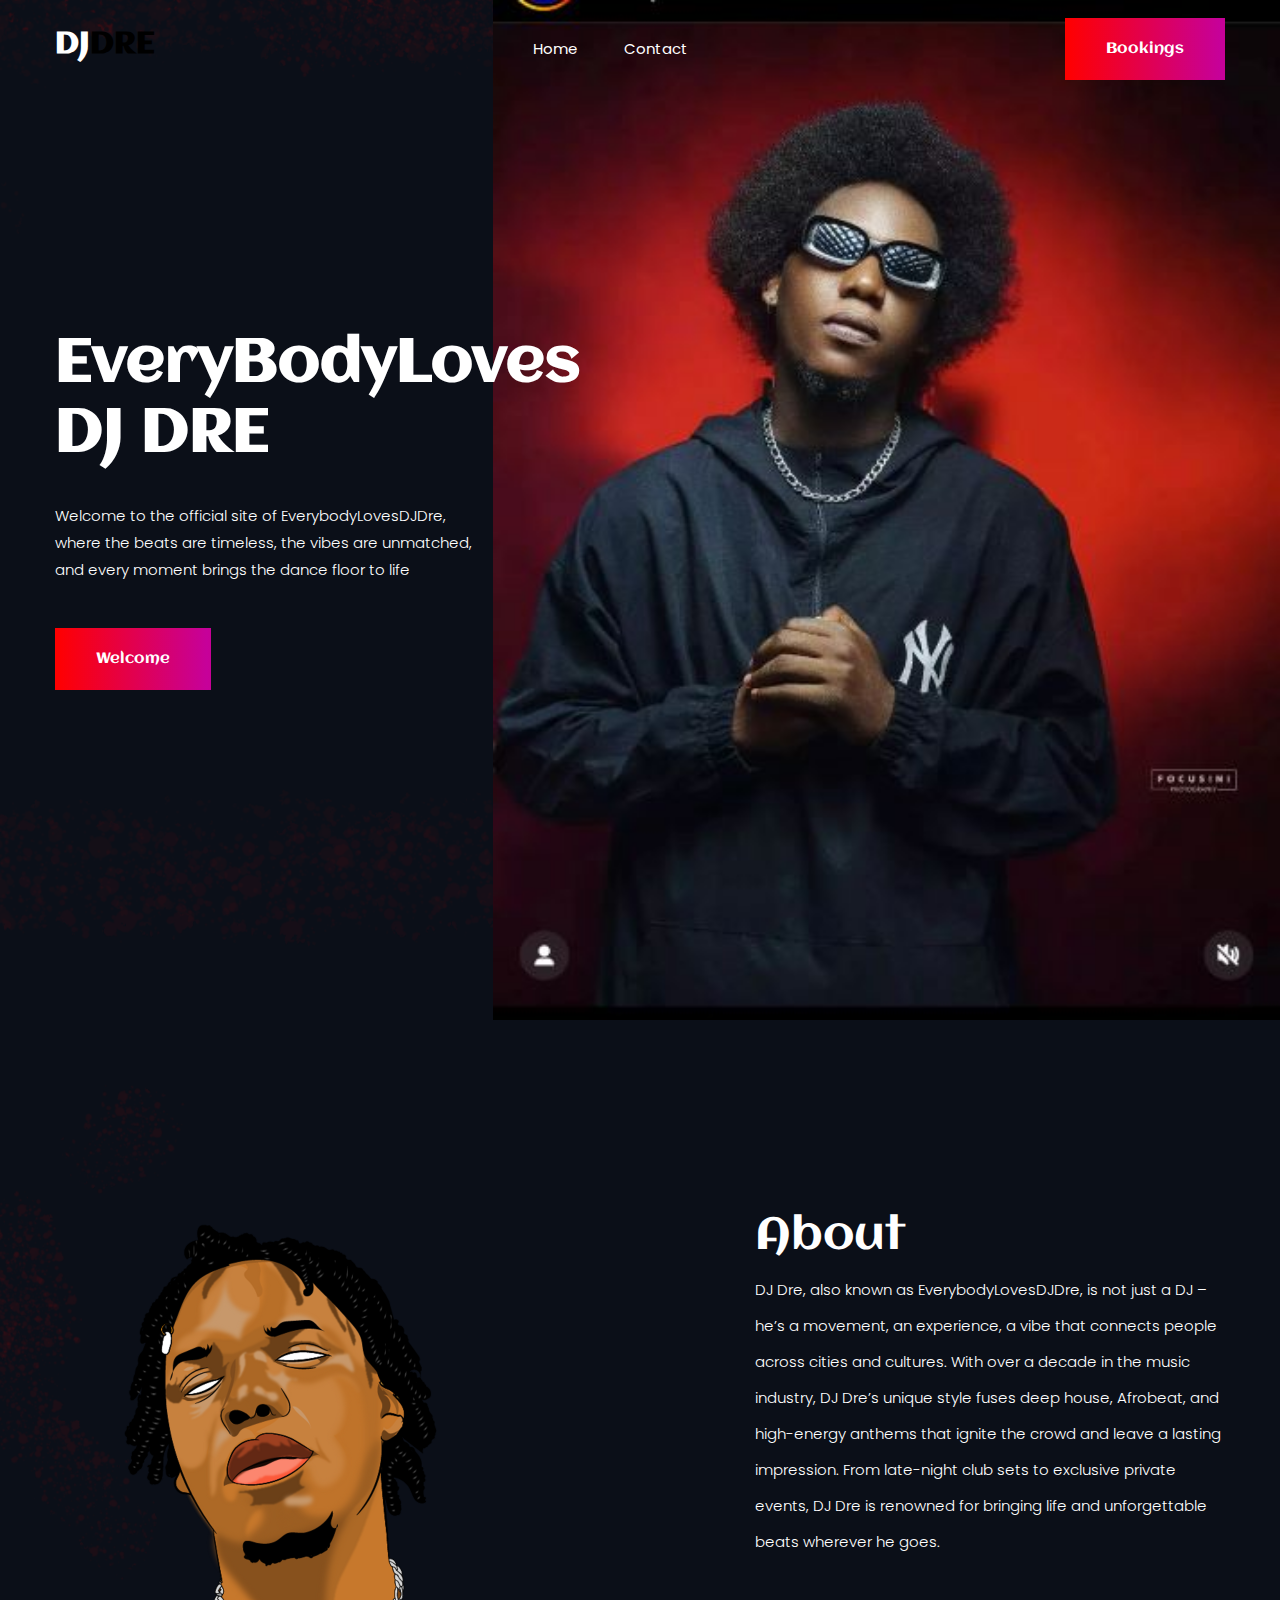
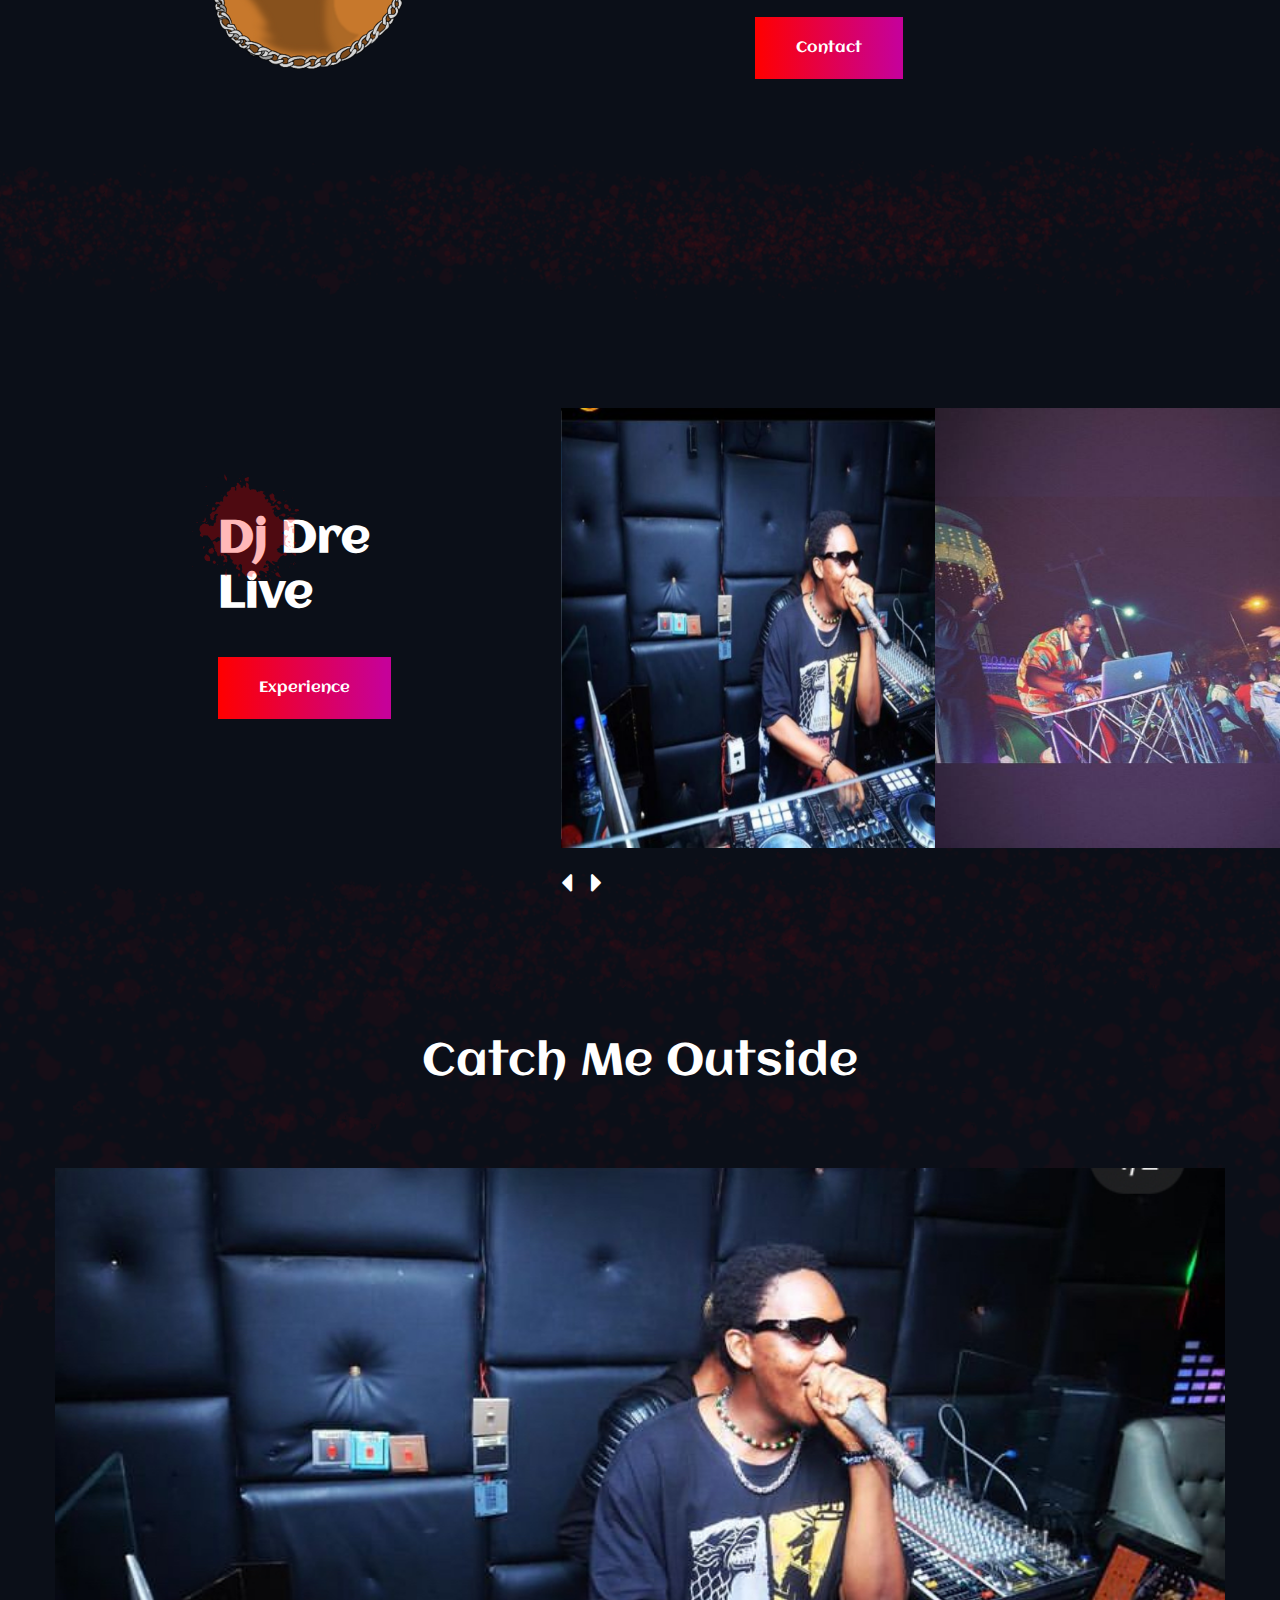
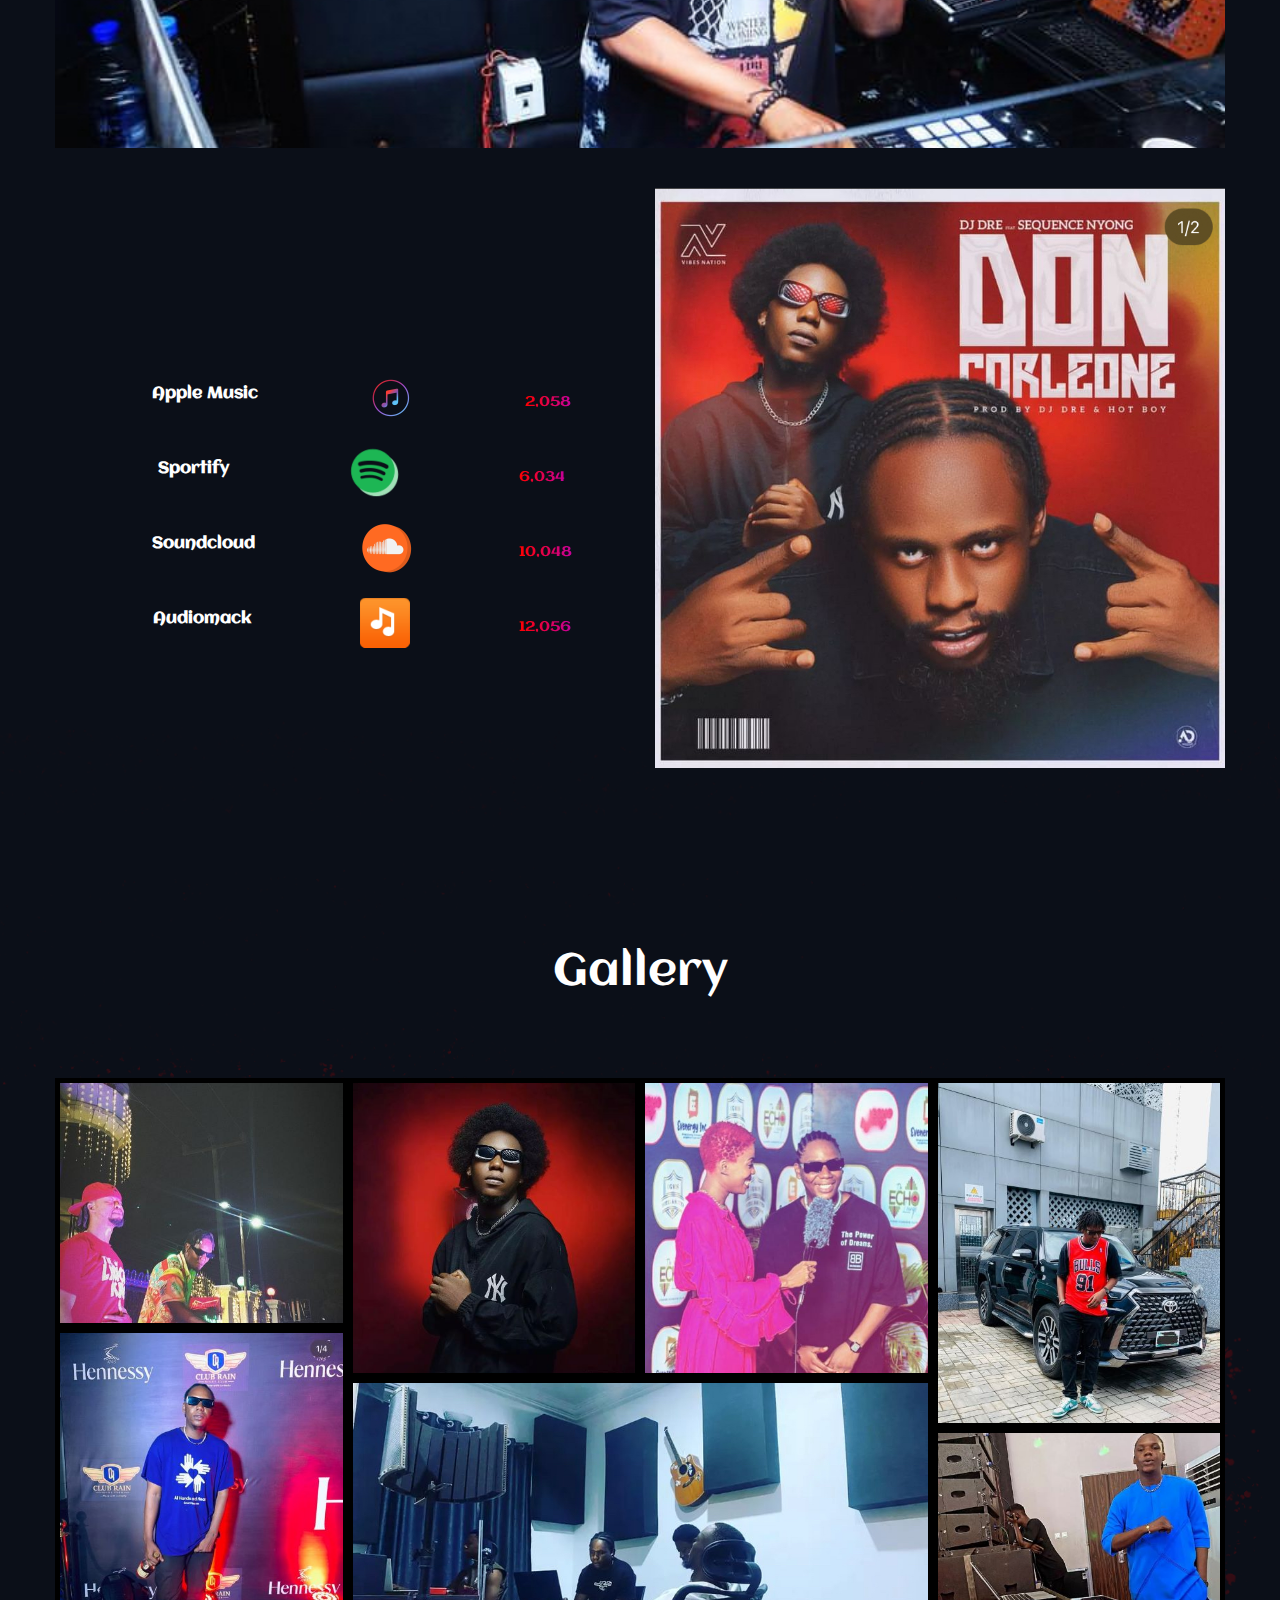
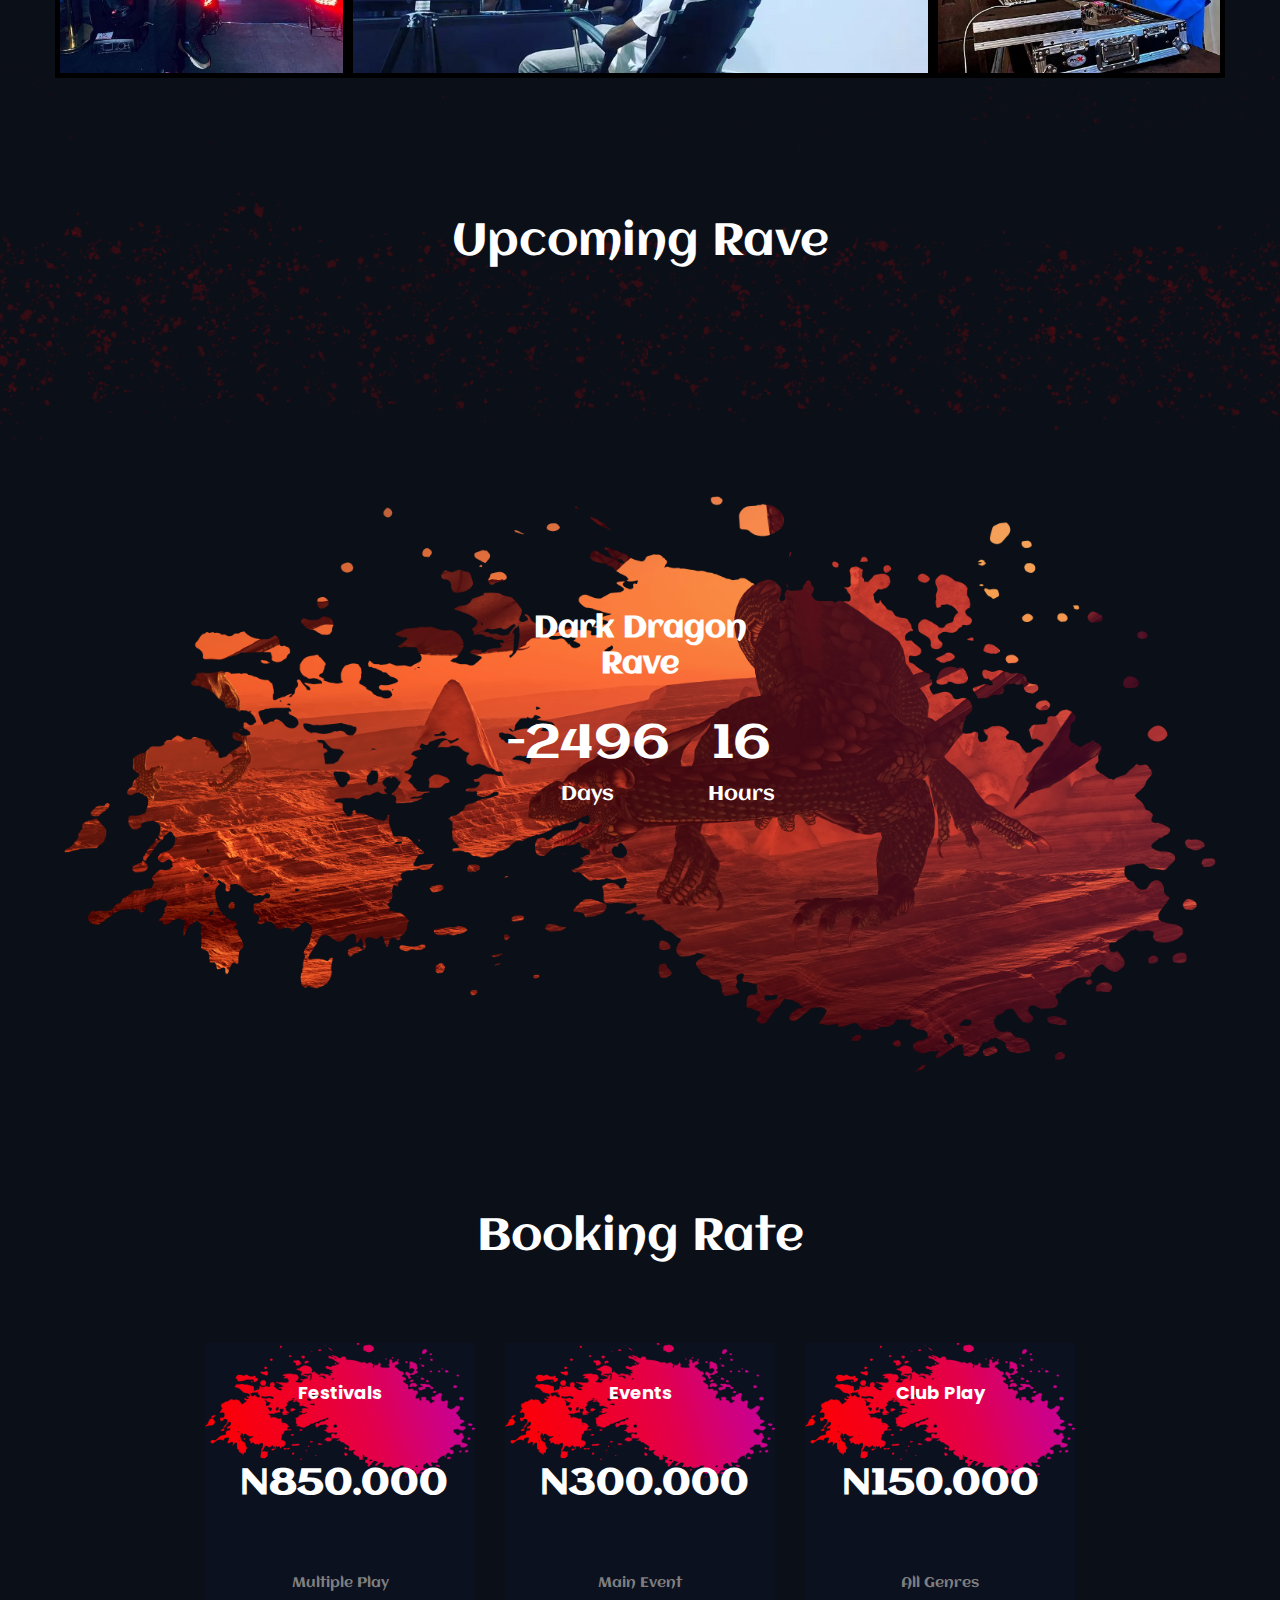
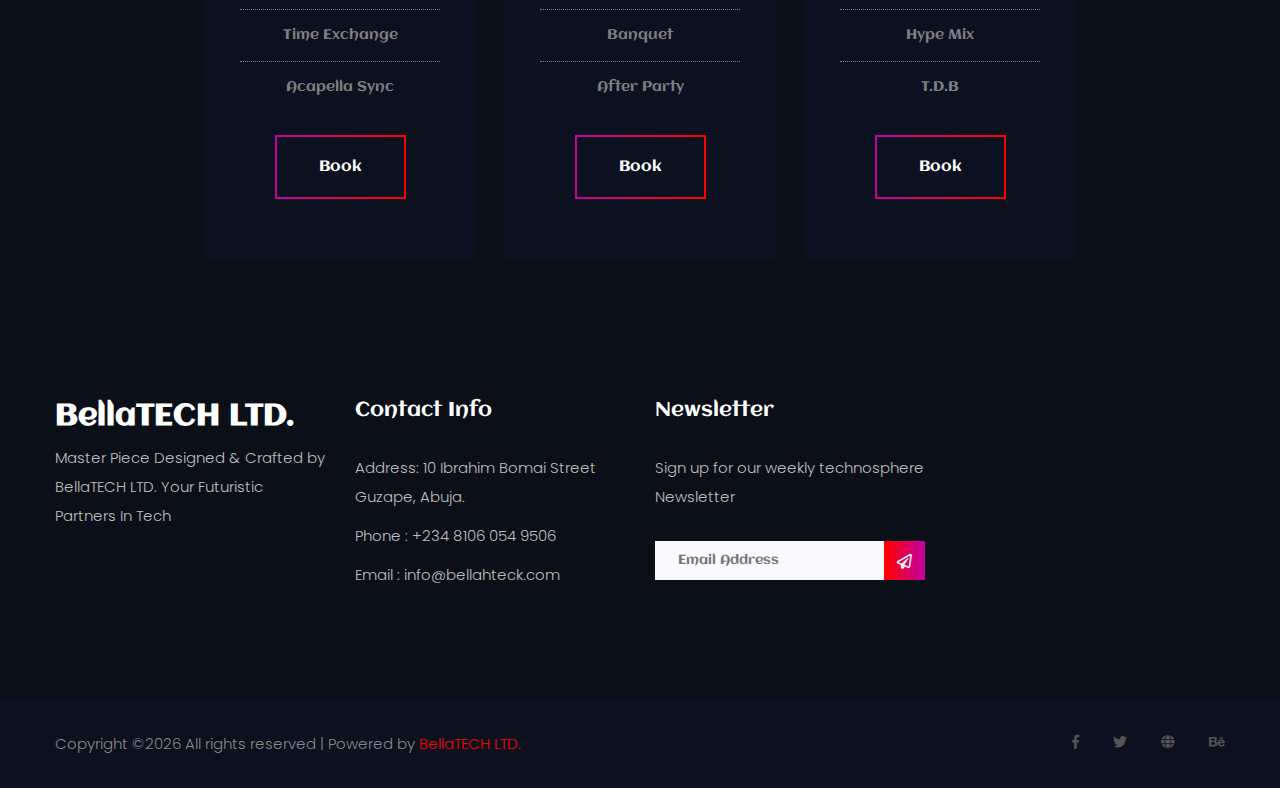
==== commit fa2060d2: "done" ====
--- a/index.html
+++ b/index.html
@@ -5,7 +5,7 @@
     <!-- Required meta tags -->
     <meta charset="utf-8">
     <meta name="viewport" content="width=device-width, initial-scale=1, shrink-to-fit=no">
-    <title>DjDre</title>
+    <title>Dj Dre</title>
     <link rel="icon" href="img/favicon.png">
     <!-- Bootstrap CSS -->
     <link rel="stylesheet" href="css/bootstrap.min.css">
@@ -34,7 +34,7 @@
                 <div class="row align-items-center">
                     <div class="col-lg-12">
                         <nav class="navbar navbar-expand-lg navbar-light">
-                            <a class="navbar-brand" href="index.html"> <img src="img/logo.png" alt="logo"> </a>
+                            <h2>DJ</h2><h2 style="color: black;"> DRE</h2>
                             <button class="navbar-toggler" type="button" data-toggle="collapse"
                                 data-target="#navbarSupportedContent" aria-controls="navbarSupportedContent"
                                 aria-expanded="false" aria-label="Toggle navigation">
@@ -47,38 +47,11 @@
                                         <a class="nav-link" href="index.html">Home</a>
                                     </li>
                                     <li class="nav-item">
-                                        <a class="nav-link" href="fighter.html">fighter</a>
-                                    </li>
-                                    <li class="nav-item">
-                                        <a class="nav-link" href="team.html">team</a>
-                                    </li>
-                                    <li class="nav-item dropdown">
-                                        <a class="nav-link dropdown-toggle" href="blog.html" id="navbarDropdown"
-                                            role="button" data-toggle="dropdown" aria-haspopup="true"
-                                            aria-expanded="false">
-                                            Blog
-                                        </a>
-                                        <div class="dropdown-menu" aria-labelledby="navbarDropdown">
-                                            <a class="dropdown-item" href="blog.html"> blog</a>
-                                            <a class="dropdown-item" href="single-blog.html">Single blog</a>
-                                        </div>
-                                    </li>
-                                    <li class="nav-item dropdown">
-                                        <a class="nav-link dropdown-toggle" href="blog.html" id="navbarDropdown1"
-                                            role="button" data-toggle="dropdown" aria-haspopup="true"
-                                            aria-expanded="false">
-                                            pages
-                                        </a>
-                                        <div class="dropdown-menu" aria-labelledby="navbarDropdown1">
-                                            <a class="dropdown-item" href="elements.html">Elements</a>
-                                        </div>
-                                    </li>
-                                    <li class="nav-item">
                                         <a class="nav-link" href="contact.html">Contact</a>
                                     </li>
                                 </ul>
                             </div>
-                            <a href="#" class="btn_1 d-none d-sm-block">Install Now</a>
+                            <a href="contact.html" class="btn_1 d-none d-sm-block">Bookings</a>
                         </nav>
                     </div>
                 </div>
@@ -107,57 +80,24 @@
         </section>
         <!-- banner part start-->
 
-        <!--::client logo part end::-->
-        <section class="client_logo">
-            <div class="container">
-                <div class="row align-items-center">
-                    <div class="col-lg-12">
-                        <div class="client_logo_slider owl-carousel d-flex justify-content-between">
-                            <div class="single_client_logo">
-                                <img src="img/client_logo/client_logo_1.png" alt="">
-                            </div>
-                            <div class="single_client_logo">
-                                <img src="img/client_logo/client_logo_2.png" alt="">
-                            </div>
-                            <div class="single_client_logo">
-                                <img src="img/client_logo/client_logo_3.png" alt="">
-                            </div>
-                            <div class="single_client_logo">
-                                <img src="img/client_logo/client_logo_4.png" alt="">
-                            </div>
-                            <div class="single_client_logo">
-                                <img src="img/client_logo/client_logo_5.png" alt="">
-                            </div>
-                            <div class="single_client_logo">
-                                <img src="img/client_logo/client_logo_1.png" alt="">
-                            </div>
-                            <div class="single_client_logo">
-                                <img src="img/client_logo/client_logo_2.png" alt="">
-                            </div>
-                        </div>
-                    </div>
-                </div>
-            </div>
-        </section>
-        <!--::client logo part end::-->
-
         <!-- about_us part start-->
         <section class="about_us section_padding">
             <div class="container">
                 <div class="row align-items-center justify-content-between">
                     <div class="col-md-5 col-lg-6 col-xl-6">
                         <div class="learning_img">
-                            <img src="img/about_img.png" alt="">
+                            <img src="img/dre.png" alt="">
                         </div>
                     </div>
                     <div class="col-md-7 col-lg-6 col-xl-5">
                         <div class="about_us_text">
-                            <h2>Find out about us in history</h2>
-                            <p>Lorem ipsum dolor sit amet, consectetur adipiscing
-                                elit sed do eiusmod tempor incididunt ut labore et
-                                dolore magna aliqua. </p>
-                            <a href="#" class="btn_1">Install Now</a>
-                            <a href="#" class="btn_1">Watch Tutorial</a>
+                            <h2>About</h2>
+                            <p>DJ Dre, also known as EverybodyLovesDJDre, is not just a DJ – he’s a movement, 
+                               an experience, a vibe that connects people across cities and cultures.
+                               With over a decade in the music industry, DJ Dre’s unique style fuses deep house, Afrobeat, and high-energy anthems
+                               that ignite the crowd and leave a lasting impression. From late-night club sets to exclusive private events, 
+                               DJ Dre is renowned for bringing life and unforgettable beats wherever he goes. </p>
+                            <a href="#" class="btn_1">Contact</a>
                         </div>
                     </div>
                 </div>
@@ -171,80 +111,44 @@
                 <div class="row align-items-center justify-content-between">
                     <div class="col-md-2 offset-lg-2 offset-sm-1">
                         <div class="live_stareams_text">
-                            <h2>live <br> stareams</h2>
-                            <div class="btn_1">install now</div>
+                            <h2>Dj Dre<br> Live</h2>
+                            <div class="btn_1">Experience</div>
                         </div>
                     </div>
                     <div class="col-md-7 offset-sm-1">
                         <div class="live_stareams_slide owl-carousel">
                             <div class="live_stareams_slide_img">
-                                <img src="img/live_streams_1.png" alt="">
+                                <img src="img/live1.jpg" alt="">
                                 <div class="extends_video">
                                     <a id="play-video_1" class="video-play-button popup-youtube"
-                                        href="https://www.youtube.com/watch?v=pBFQdxA-apI">
+                                        href="">
                                         <span class="fas fa-play"></span>
                                     </a>
                                 </div>
                             </div>
                             <div class="live_stareams_slide_img">
-                                <img src="img/live_streams_2.png" alt="">
+                                <img src="img/live4.jpg" alt="">
                                 <div class="extends_video">
                                     <a id="play-video_1" class="video-play-button popup-youtube"
-                                        href="https://www.youtube.com/watch?v=pBFQdxA-apI">
+                                        href="">
                                         <span class="fas fa-play"></span>
                                     </a>
                                 </div>
                             </div>
                             <div class="live_stareams_slide_img">
-                                <img src="img/live_streams_1.png" alt="">
+                                <img src="img/live3.jpg" alt="">
                                 <div class="extends_video">
                                     <a id="play-video_1" class="video-play-button popup-youtube"
-                                        href="https://www.youtube.com/watch?v=pBFQdxA-apI">
+                                        href="">
                                         <span class="fas fa-play"></span>
                                     </a>
                                 </div>
                             </div>
                             <div class="live_stareams_slide_img">
-                                <img src="img/live_streams_2.png" alt="">
+                                <img src="img/live6.jpg" alt="">
                                 <div class="extends_video">
                                     <a id="play-video_1" class="video-play-button popup-youtube"
-                                        href="https://www.youtube.com/watch?v=pBFQdxA-apI">
-                                        <span class="fas fa-play"></span>
-                                    </a>
-                                </div>
-                            </div>
-                            <div class="live_stareams_slide_img">
-                                <img src="img/live_streams_1.png" alt="">
-                                <div class="extends_video">
-                                    <a id="play-video_1" class="video-play-button popup-youtube"
-                                        href="https://www.youtube.com/watch?v=pBFQdxA-apI">
-                                        <span class="fas fa-play"></span>
-                                    </a>
-                                </div>
-                            </div>
-                            <div class="live_stareams_slide_img">
-                                <img src="img/live_streams_2.png" alt="">
-                                <div class="extends_video">
-                                    <a id="play-video_1" class="video-play-button popup-youtube"
-                                        href="https://www.youtube.com/watch?v=pBFQdxA-apI">
-                                        <span class="fas fa-play"></span>
-                                    </a>
-                                </div>
-                            </div>
-                            <div class="live_stareams_slide_img">
-                                <img src="img/live_streams_1.png" alt="">
-                                <div class="extends_video">
-                                    <a id="play-video_1" class="video-play-button popup-youtube"
-                                        href="https://www.youtube.com/watch?v=pBFQdxA-apI">
-                                        <span class="fas fa-play"></span>
-                                    </a>
-                                </div>
-                            </div>
-                            <div class="live_stareams_slide_img">
-                                <img src="img/live_streams_2.png" alt="">
-                                <div class="extends_video">
-                                    <a id="play-video_1" class="video-play-button popup-youtube"
-                                        href="https://www.youtube.com/watch?v=pBFQdxA-apI">
+                                        href="">
                                         <span class="fas fa-play"></span>
                                     </a>
                                 </div>
@@ -262,7 +166,7 @@
                 <div class="row justify-content-center">
                     <div class="col-lg-8">
                         <div class="section_tittle text-center">
-                            <h2>Latest War Fight</h2>
+                            <h2>Catch Me Outside</h2>
                         </div>
                     </div>
                 </div>
@@ -272,65 +176,49 @@
                             <div class="row justify-content-center align-items-center h-100">
                                 <div class="col-lg-6">
                                     <div class="single_war_text text-center">
-                                        <img src="img/favicon.png" alt="">
-                                        <h4>Open War chalange</h4>
-                                        <p>27 june , 2020</p>
-                                        <a href="#">view fight</a>
                                         <div class="war_text_item d-flex justify-content-around align-items-center">
-                                            <img src="img/war_logo_1.png" alt="">
-                                            <h2>190<span>vs</span>189</h2>
-                                            <img src="img/war_logo_2.png" alt="">
-                                        </div>
-
-                                    </div>
-                                </div>
-                            </div>
-                            <a href="#" class="btn_2">Watch Tutorial</a>
+                                        </div>
+                                    </div>
+                                </div>
+                            </div>
+                            <a href="#" class="btn_2">Live Location</a>
                         </div>
                     </div>
                     <div class="col-lg-6">
                         <div class="latest_war_list">
                             <div class="single_war_text">
                                 <div class="war_text_item d-flex justify-content-around align-items-center">
-                                    <img src="img/war_logo_1.png" alt="">
-                                    <h2>190<span>vs</span>189</h2>
-                                    <img src="img/war_logo_2.png" alt="">
+                                    <h2>Apple Music</h2>
+                                    <img src="img/apple.png" alt="">
                                     <div class="war_date">
-                                        <a href="#">27 june 2020</a>
-                                        <p>Open War chalange</p>
+                                        <a href="#">2,058</a>
                                     </div>
                                 </div>
                             </div>
                             <div class="single_war_text">
                                 <div class="war_text_item d-flex justify-content-around align-items-center">
-                                    <img src="img/war_logo_1.png" alt="">
-                                    <h2>190<span>vs</span>189</h2>
-                                    <img src="img/war_logo_2.png" alt="">
+                                    <h2>Sportify</h2>
+                                    <img src="img/sporty.png" alt="">
                                     <div class="war_date">
-                                        <a href="#">27 june 2020</a>
-                                        <p>Open War chalange</p>
+                                        <a href="#">6,034</a>
                                     </div>
                                 </div>
                             </div>
                             <div class="single_war_text">
                                 <div class="war_text_item d-flex justify-content-around align-items-center">
-                                    <img src="img/war_logo_1.png" alt="">
-                                    <h2>190<span>vs</span>189</h2>
-                                    <img src="img/war_logo_2.png" alt="">
+                                    <h2>Soundcloud</h2>
+                                    <img src="img/sound.png" alt="">
                                     <div class="war_date">
-                                        <a href="#">27 june 2020</a>
-                                        <p>Open War chalange</p>
+                                        <a href="#">10,048</a>
                                     </div>
                                 </div>
                             </div>
                             <div class="single_war_text">
                                 <div class="war_text_item d-flex justify-content-around align-items-center">
-                                    <img src="img/war_logo_1.png" alt="">
-                                    <h2>190<span>vs</span>189</h2>
-                                    <img src="img/war_logo_2.png" alt="">
+                                    <h2>Audiomack</h2>
+                                    <img src="img/audio.png" alt="">
                                     <div class="war_date">
-                                        <a href="#">27 june 2020</a>
-                                        <p>Open War chalange</p>
+                                        <a href="#">12,056</a>
                                     </div>
                                 </div>
                             </div>
@@ -341,19 +229,12 @@
                             <div class="row justify-content-center align-items-center h-100">
                                 <div class="col-lg-6">
                                     <div class="single_war_text text-center">
-                                        <img src="img/favicon.png" alt="">
-                                        <h4>Open War chalange</h4>
-                                        <p>27 june , 2020</p>
-                                        <a href="#">view fight</a>
                                         <div class="war_text_item d-flex justify-content-around align-items-center">
-                                            <img src="img/war_logo_1.png" alt="">
-                                            <h2>190<span>vs</span>189</h2>
-                                            <img src="img/war_logo_2.png" alt="">
-                                        </div>
-                                    </div>
-                                </div>
-                            </div>
-                            <a href="#" class="btn_2">Watch Tutorial</a>
+                                        </div>
+                                    </div>
+                                </div>
+                            </div>
+                            <a href="#" class="btn_2">Listen</a>
                         </div>
                     </div>
                 </div>
@@ -367,7 +248,7 @@
                 <div class="row justify-content-center">
                     <div class="col-xl-5">
                         <div class="section_tittle text-center">
-                            <h2>All Fighter</h2>
+                            <h2>Gallery</h2>
                         </div>
                     </div>
                 </div>
@@ -376,73 +257,73 @@
                         <div class="gallery_part_item">
                             <div class="grid">
                                 <div class="grid-sizer"></div>
-                                <a href="img/gallery/gallery_item_1.png"
+                                <a href="img/gal7.jpg"
                                     class="grid-item bg_img img-gal grid-item--height-1"
-                                    style="background-image: url('img/gallery/gallery_item_1.png')">
-                                    <div class="single_gallery_item">
-                                        <div class="single_gallery_item_iner">
-                                            <div class="gallery_item_text">
-                                                <i class="ti-zoom-in"></i>
-                                            </div>
-                                        </div>
-                                    </div>
-                                </a>
-                                <a href="img/gallery/gallery_item_2.png" class="grid-item bg_img img-gal"
-                                    style="background-image: url('img/gallery/gallery_item_2.png')">
-                                    <div class="single_gallery_item">
-                                        <div class="single_gallery_item_iner">
-                                            <div class="gallery_item_text">
-                                                <i class="ti-zoom-in"></i>
-                                            </div>
-                                        </div>
-                                    </div>
-                                </a>
-                                <a href="img/gallery/gallery_item_3.png" class="grid-item bg_img img-gal"
-                                    style="background-image: url('img/gallery/gallery_item_3.png')">
-                                    <div class="single_gallery_item">
-                                        <div class="single_gallery_item_iner">
-                                            <div class="gallery_item_text">
-                                                <i class="ti-zoom-in"></i>
-                                            </div>
-                                        </div>
-                                    </div>
-                                </a>
-                                <a href="img/gallery/gallery_item_5.png"
+                                    style="background-image: url('img/gal7.jpg')">
+                                    <div class="single_gallery_item">
+                                        <div class="single_gallery_item_iner">
+                                            <div class="gallery_item_text">
+                                                <i class="ti-zoom-in"></i>
+                                            </div>
+                                        </div>
+                                    </div>
+                                </a>
+                                <a href="img/gal8.jpg" class="grid-item bg_img img-gal"
+                                    style="background-image: url('img/gal8.jpg')">
+                                    <div class="single_gallery_item">
+                                        <div class="single_gallery_item_iner">
+                                            <div class="gallery_item_text">
+                                                <i class="ti-zoom-in"></i>
+                                            </div>
+                                        </div>
+                                    </div>
+                                </a>
+                                <a href="img/gal2.jpg" class="grid-item bg_img img-gal"
+                                    style="background-image: url('img/gal2.jpg')">
+                                    <div class="single_gallery_item">
+                                        <div class="single_gallery_item_iner">
+                                            <div class="gallery_item_text">
+                                                <i class="ti-zoom-in"></i>
+                                            </div>
+                                        </div>
+                                    </div>
+                                </a>
+                                <a href="img/gal3.jpg"
                                     class="grid-item bg_img img-gal grid-item--height-2"
-                                    style="background-image: url('img/gallery/gallery_item_5.png')">
-                                    <div class="single_gallery_item">
-                                        <div class="single_gallery_item_iner">
-                                            <div class="gallery_item_text">
-                                                <i class="ti-zoom-in"></i>
-                                            </div>
-                                        </div>
-                                    </div>
-                                </a>
-                                <a href="img/gallery/gallery_item_7.png"
+                                    style="background-image: url('img/gal3.jpg')">
+                                    <div class="single_gallery_item">
+                                        <div class="single_gallery_item_iner">
+                                            <div class="gallery_item_text">
+                                                <i class="ti-zoom-in"></i>
+                                            </div>
+                                        </div>
+                                    </div>
+                                </a>
+                                <a href="img/gal1.jpg"
                                     class="grid-item bg_img img-gal grid-item--height-2"
-                                    style="background-image: url('img/gallery/gallery_item_7.png')">
-                                    <div class="single_gallery_item">
-                                        <div class="single_gallery_item_iner">
-                                            <div class="gallery_item_text">
-                                                <i class="ti-zoom-in"></i>
-                                            </div>
-                                        </div>
-                                    </div>
-                                </a>
-                                <a href="img/gallery/gallery_item_6.png"
+                                    style="background-image: url('img/gal1.jpg')">
+                                    <div class="single_gallery_item">
+                                        <div class="single_gallery_item_iner">
+                                            <div class="gallery_item_text">
+                                                <i class="ti-zoom-in"></i>
+                                            </div>
+                                        </div>
+                                    </div>
+                                </a>
+                                <a href="img/gal6.jpg"
                                     class="grid-item bg_img img-gal grid-item--width-1"
-                                    style="background-image: url('img/gallery/gallery_item_6.png')">
-                                    <div class="single_gallery_item">
-                                        <div class="single_gallery_item_iner">
-                                            <div class="gallery_item_text">
-                                                <i class="ti-zoom-in"></i>
-                                            </div>
-                                        </div>
-                                    </div>
-                                </a>
-                                <a href="img/gallery/gallery_item_4.png"
+                                    style="background-image: url('img/gal6.jpg')">
+                                    <div class="single_gallery_item">
+                                        <div class="single_gallery_item_iner">
+                                            <div class="gallery_item_text">
+                                                <i class="ti-zoom-in"></i>
+                                            </div>
+                                        </div>
+                                    </div>
+                                </a>
+                                <a href="img/gal5.jpg"
                                     class="grid-item bg_img img-gal sm_weight  grid-item--height-1"
-                                    style="background-image: url('img/gallery/gallery_item_4.png')">
+                                    style="background-image: url('img/gal5.jpg')">
                                     <div class="single_gallery_item">
                                         <div class="single_gallery_item_iner">
                                             <div class="gallery_item_text">
@@ -465,7 +346,7 @@
                 <div class="row justify-content-center">
                     <div class="col-lg-8">
                         <div class="section_tittle text-center">
-                            <h2>Upcoming Fighter</h2>
+                            <h2>Upcoming Rave</h2>
                         </div>
                     </div>
                 </div>
@@ -473,7 +354,7 @@
                     <div class="row justify-content-center align-items-center h-100">
                         <div class="col-10 col-sm-5 col-lg-3">
                             <div class="upcomming_war_counter text-center">
-                                <h2>Dark Dragon</h2>
+                                <h2>Dark Dragon Rave</h2>
                                 <div id="timer" class="d-flex justify-content-between">
                                     <div id="days"></div>
                                     <div id="hours"></div>
@@ -492,45 +373,45 @@
                 <div class="row justify-content-center">
                     <div class="col-lg-6">
                         <div class="section_tittle text-center">
-                            <h2>Pricing plans</h2>
+                            <h2>Booking Rate</h2>
                         </div>
                     </div>
                 </div>
                 <div class="row justify-content-center">
                     <div class="col-lg-3 col-sm-6">
                         <div class="single_pricing_part">
-                            <p>Silver Package</p>
-                            <h3>$50.00</h3>
+                            <p>Festivals</p>
+                            <h3>N850.000</h3>
                             <ul>
-                                <li>2GB Bandwidth</li>
-                                <li>Two Account</li>
-                                <li>15GB Storage</li>
+                                <li>Multiple play</li>
+                                <li>Time Exchange</li>
+                                <li>Acapella Sync</li>
                             </ul>
-                            <a href="#" class="btn_2">Choose Plane</a>
+                            <a href="contact.html" class="btn_2">Book</a>
                         </div>
                     </div>
                     <div class="col-lg-3 col-sm-6">
                         <div class="single_pricing_part">
-                            <p>Silver Package</p>
-                            <h3>$60.00</h3>
+                            <p>Events</p>
+                            <h3>N300.000</h3>
                             <ul>
-                                <li>2GB Bandwidth</li>
-                                <li>Two Account</li>
-                                <li>15GB Storage</li>
+                                <li>Main Event</li>
+                                <li>Banquet</li>
+                                <li>After Party</li>
                             </ul>
-                            <a href="#" class="btn_2">Choose Plane</a>
+                            <a href="contact.html" class="btn_2">Book</a>
                         </div>
                     </div>
                     <div class="col-lg-3 col-sm-6">
                         <div class="single_pricing_part">
-                            <p>Silver Package</p>
-                            <h3>$80.00</h3>
+                            <p>Club Play</p>
+                            <h3>N150.000</h3>
                             <ul>
-                                <li>2GB Bandwidth</li>
-                                <li>Two Account</li>
-                                <li>15GB Storage</li>
+                                <li>All Genres</li>
+                                <li>Hype Mix</li>
+                                <li>T.D.B</li>
                             </ul>
-                            <a href="#" class="btn_2">Choose Plane</a>
+                            <a href="contact.html" class="btn_2">Book</a>
                         </div>
                     </div>
                 </div>
@@ -545,42 +426,27 @@
                     <div class="row">
                         <div class="col-sm-6 col-lg-3">
                             <div class="single_footer_part">
-                                <a href="index.html" class="footer_logo_iner"> <img src="img/logo.png" alt="#"> </a>
-                                <p>Heaven fruitful doesn't over lesser days appear creeping seasons so behold bearing
-                                    days
-                                    open
+                                <h2>BellaTECH LTD.</h2>
+                                <p>Master Piece Designed &amp; Crafted by BellaTECH LTD. 
+                                    Your Futuristic Partners
+                                    In Tech
                                 </p>
                             </div>
                         </div>
                         <div class="col-sm-6 col-lg-3">
                             <div class="single_footer_part">
                                 <h4>Contact Info</h4>
-                                <p>Address : Your address goes
-                                    here, your demo address.
-                                    Bangladesh.</p>
-                                <p>Phone : +8880 44338899</p>
-                                <p>Email : info@colorlib.com</p>
-                            </div>
-                        </div>
-                        <div class="col-sm-6 col-lg-3">
-                            <div class="single_footer_part">
-                                <h4>Important Link</h4>
-                                <ul class="list-unstyled">
-                                    <li><a href=""> WHMCS-bridge</a></li>
-                                    <li><a href="">Search Domain</a></li>
-                                    <li><a href="">My Account</a></li>
-                                    <li><a href="">Shopping Cart</a></li>
-                                    <li><a href="">Our Shop</a></li>
-                                </ul>
+                                <p>Address: 10 Ibrahim Bomai Street
+                                    Guzape, Abuja.</p>
+                                <p>Phone : +234 8106 054 9506</p>
+                                <p>Email : info@bellahteck.com</p>
                             </div>
                         </div>
                         <div class="col-sm-6 col-lg-3">
                             <div class="single_footer_part">
                                 <h4>Newsletter</h4>
-                                <p>Heaven fruitful doesn't over lesser in days. Appear creeping seasons deve behold
-                                    bearing
-                                    days
-                                    open
+                                <p>Sign up for our weekly technosphere
+                                   Newsletter
                                 </p>
                                 <div id="mc_embed_signup">
                                     <form target="_blank"
@@ -607,7 +473,7 @@
                         <div class="col-lg-8">
                             <div class="copyright_text">
                                 <P><!-- Link back to Colorlib can't be removed. Template is licensed under CC BY 3.0. -->
-Copyright &copy;<script>document.write(new Date().getFullYear());</script> All rights reserved | This template is made with <i class="ti-heart" aria-hidden="true"></i> by <a href="https://colorlib.com" target="_blank">Colorlib</a>
+Copyright &copy;<script>document.write(new Date().getFullYear());</script> All rights reserved | Powered by <a href="https://Bellahteck.com" target="_blank">BellaTECH LTD.</a>
 <!-- Link back to Colorlib can't be removed. Template is licensed under CC BY 3.0. --></P>
                             </div>
                         </div>
--- a/css/style.css
+++ b/css/style.css
@@ -2572,7 +2572,7 @@
 /* line 2, ../../01 cl html template/03_jun 2019/186_Gaiming_html/sass/_banner.scss */
 .banner_part {
   position: relative;
-  background-image: url(../img/banner_bg.png);
+  background-image: url(../img/bbb.jpg);
   background-repeat: no-repeat;
   background-size: contain;
   background-position: right;
@@ -2716,7 +2716,7 @@
 .live_stareams {
   position: relative;
   z-index: 99;
-  background: url(../img/live_stareams_bg.png);
+  background: url(../img/live_stareams_bg.png-);
   background-position: center;
   background-repeat: no-repeat;
   background-size: contain;
@@ -2895,7 +2895,7 @@
 
 /* line 3, ../../01 cl html template/03_jun 2019/186_Gaiming_html/sass/_Latest_War.scss */
 .Latest_War .Latest_War_text {
-  background-image: url("../img/latest_war_img.png");
+  background-image: url("../img/IMG_2242.jpg");
   background-position: center;
   background-repeat: no-repeat;
   background-size: cover;
@@ -2958,7 +2958,7 @@
 
 /* line 54, ../../01 cl html template/03_jun 2019/186_Gaiming_html/sass/_Latest_War.scss */
 .Latest_War .Latest_War_bg_1 {
-  background-image: url("../img/latest_war_img_1.png");
+  background-image: url("../img/koli.jpg");
   background-position: center;
   background-repeat: no-repeat;
   background-size: cover;
